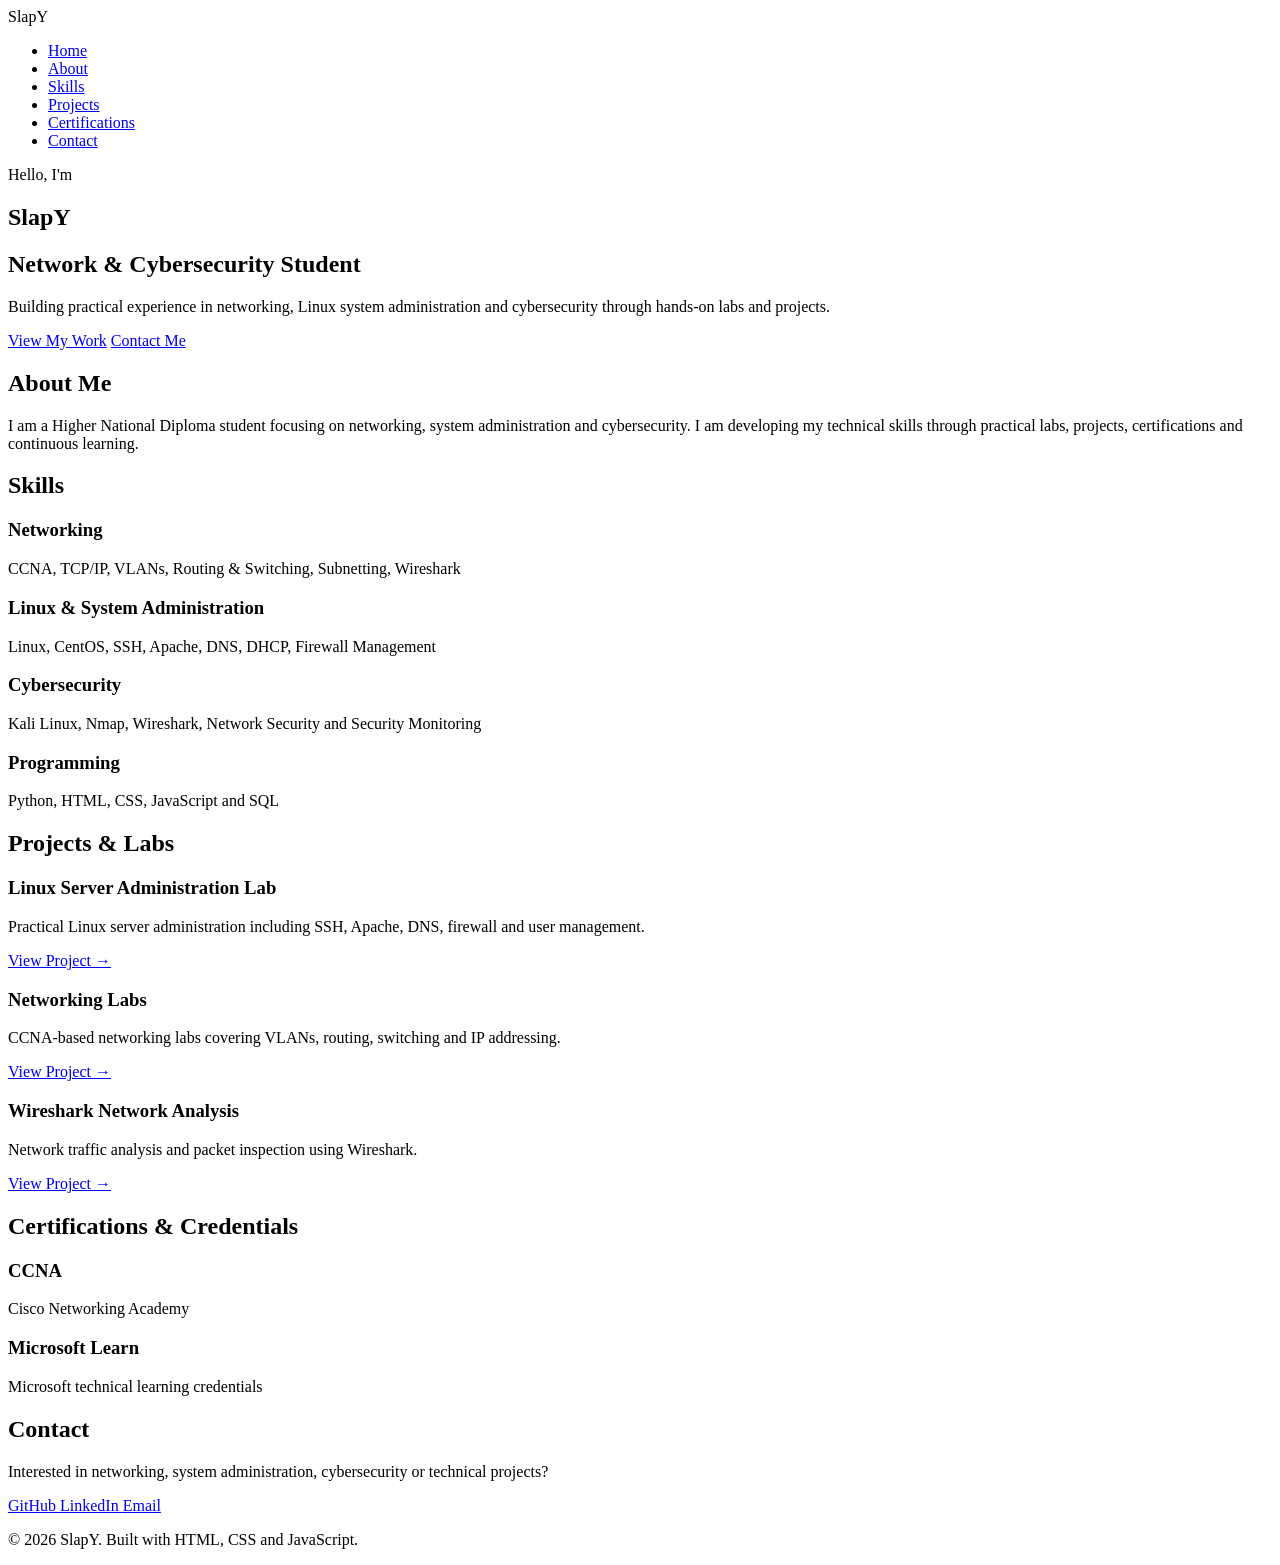
==== index.html @ c702f8c2 "Create initial portfolio website Initial creation of the portfolio website showcasing networking and" ====
<!DOCTYPE html>
<html lang="en">
<head>
    <meta charset="UTF-8">
    <meta name="viewport" content="width=device-width, initial-scale=1.0">

    <title>SlapY | Network & Cybersecurity Portfolio</title>

    <meta name="description"
          content="Personal portfolio showcasing networking, Linux, system administration and cybersecurity projects, labs and certifications.">

    <link rel="stylesheet" href="style.css">
</head>

<body>

    <!-- Navigation -->
    <header>
        <nav class="navbar">
            <div class="logo">SlapY</div>

            <ul class="nav-links">
                <li><a href="#home">Home</a></li>
                <li><a href="#about">About</a></li>
                <li><a href="#skills">Skills</a></li>
                <li><a href="#projects">Projects</a></li>
                <li><a href="#certifications">Certifications</a></li>
                <li><a href="#contact">Contact</a></li>
            </ul>
        </nav>
    </header>


    <!-- Home -->
    <section id="home" class="hero">

        <div class="hero-content">

            <p class="intro">Hello, I'm</p>

            <h1>SlapY</h1>

            <h2>Network & Cybersecurity Student</h2>

            <p>
                Building practical experience in networking,
                Linux system administration and cybersecurity
                through hands-on labs and projects.
            </p>

            <div class="hero-buttons">
                <a href="#projects" class="btn">View My Work</a>
                <a href="#contact" class="btn secondary">Contact Me</a>
            </div>

        </div>

    </section>


    <!-- About -->
    <section id="about">

        <h2>About Me</h2>

        <p>
            I am a Higher National Diploma student focusing on
            networking, system administration and cybersecurity.
            I am developing my technical skills through practical
            labs, projects, certifications and continuous learning.
        </p>

    </section>


    <!-- Skills -->
    <section id="skills">

        <h2>Skills</h2>

        <div class="skills-container">

            <div class="skill-card">
                <h3>Networking</h3>
                <p>
                    CCNA, TCP/IP, VLANs, Routing & Switching,
                    Subnetting, Wireshark
                </p>
            </div>

            <div class="skill-card">
                <h3>Linux & System Administration</h3>
                <p>
                    Linux, CentOS, SSH, Apache, DNS, DHCP,
                    Firewall Management
                </p>
            </div>

            <div class="skill-card">
                <h3>Cybersecurity</h3>
                <p>
                    Kali Linux, Nmap, Wireshark,
                    Network Security and Security Monitoring
                </p>
            </div>

            <div class="skill-card">
                <h3>Programming</h3>
                <p>
                    Python, HTML, CSS, JavaScript and SQL
                </p>
            </div>

        </div>

    </section>


    <!-- Projects -->
    <section id="projects">

        <h2>Projects & Labs</h2>

        <div class="projects-container">

            <div class="project-card">
                <h3>Linux Server Administration Lab</h3>
                <p>
                    Practical Linux server administration including
                    SSH, Apache, DNS, firewall and user management.
                </p>

                <a href="#">View Project →</a>
            </div>


            <div class="project-card">
                <h3>Networking Labs</h3>
                <p>
                    CCNA-based networking labs covering VLANs,
                    routing, switching and IP addressing.
                </p>

                <a href="#">View Project →</a>
            </div>


            <div class="project-card">
                <h3>Wireshark Network Analysis</h3>
                <p>
                    Network traffic analysis and packet inspection
                    using Wireshark.
                </p>

                <a href="#">View Project →</a>
            </div>

        </div>

    </section>


    <!-- Certifications -->
    <section id="certifications">

        <h2>Certifications & Credentials</h2>

        <div class="certifications-container">

            <div class="cert-card">
                <h3>CCNA</h3>
                <p>Cisco Networking Academy</p>
            </div>

            <div class="cert-card">
                <h3>Microsoft Learn</h3>
                <p>Microsoft technical learning credentials</p>
            </div>

        </div>

    </section>


    <!-- Contact -->
    <section id="contact">

        <h2>Contact</h2>

        <p>
            Interested in networking, system administration,
            cybersecurity or technical projects?
        </p>

        <div class="contact-links">

            <a href="https://github.com/slapy2-0" target="_blank">
                GitHub
            </a>

            <a href="#" target="_blank">
                LinkedIn
            </a>

            <a href="mailto:your-email@example.com">
                Email
            </a>

        </div>

    </section>


    <!-- Footer -->
    <footer>

        <p>
            © 2026 SlapY. Built with HTML, CSS and JavaScript.
        </p>

    </footer>

    <script src="script.js"></script>

</body>
</html>
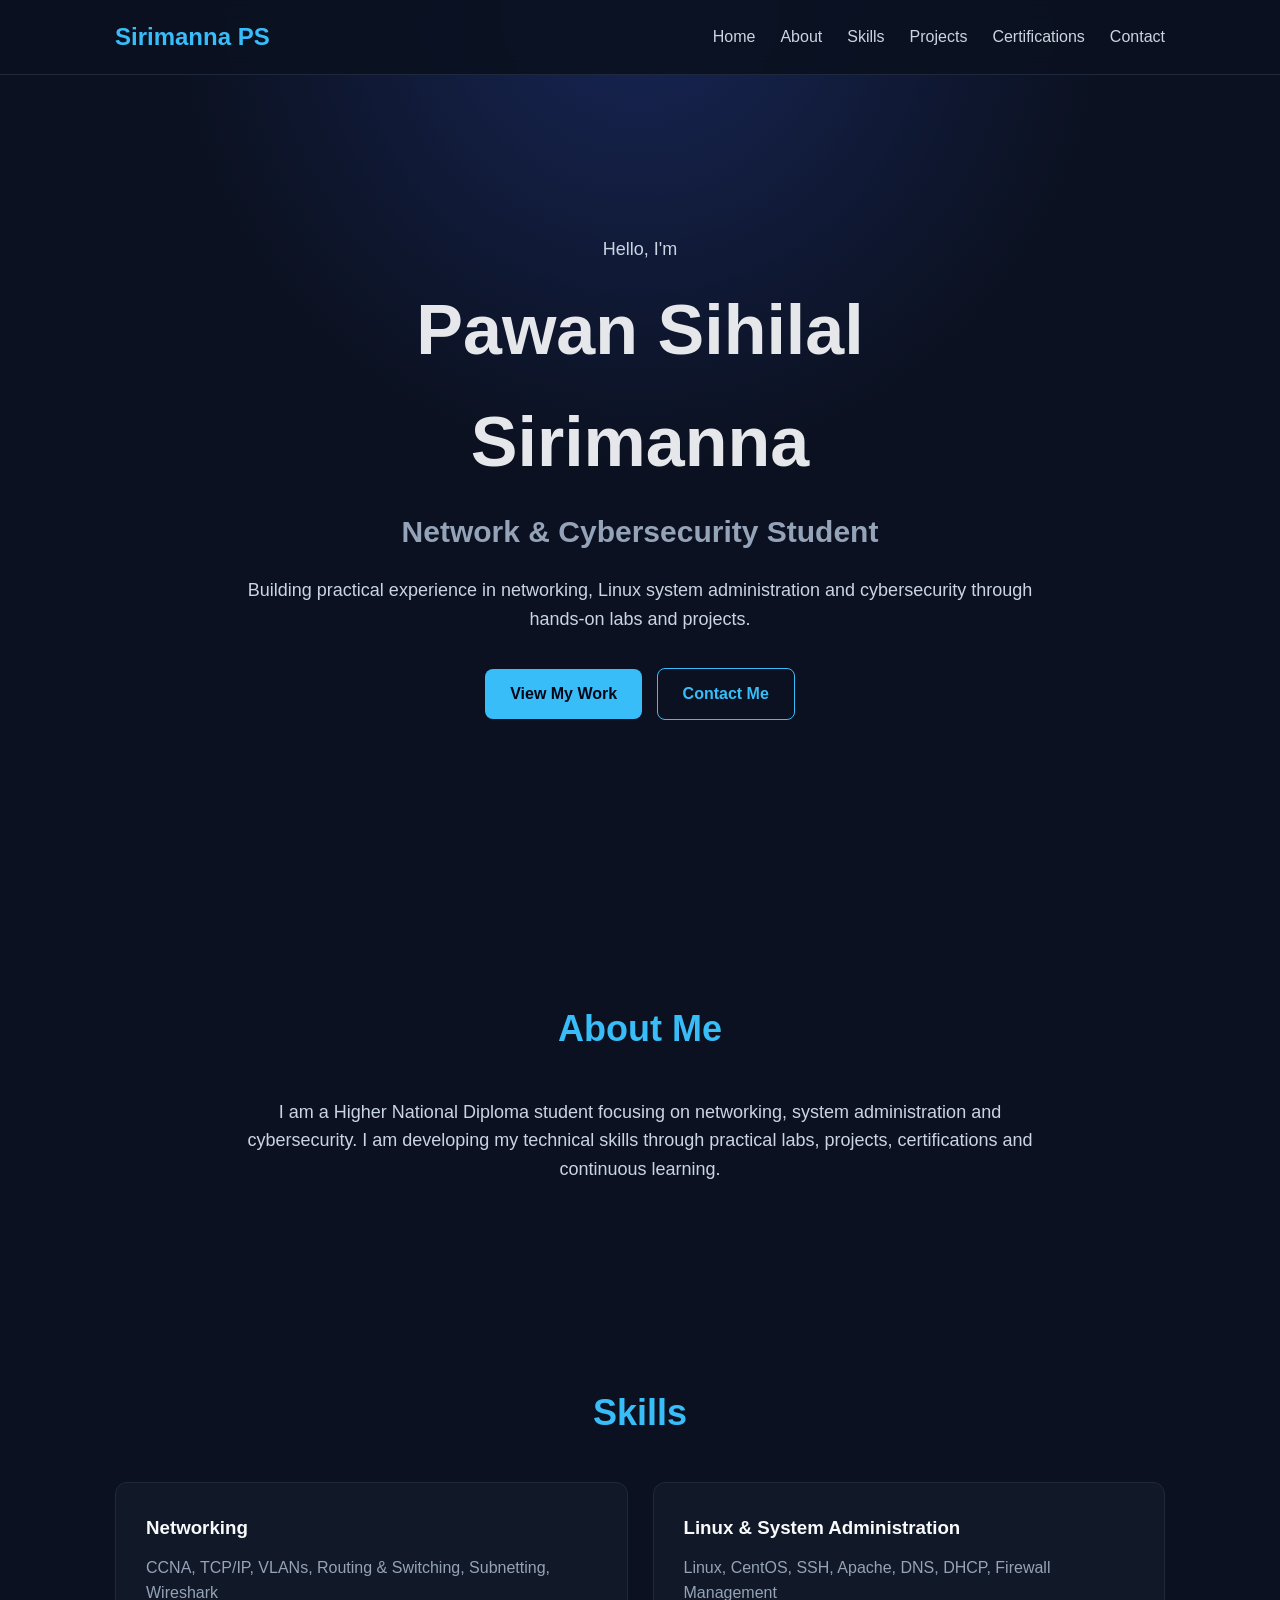
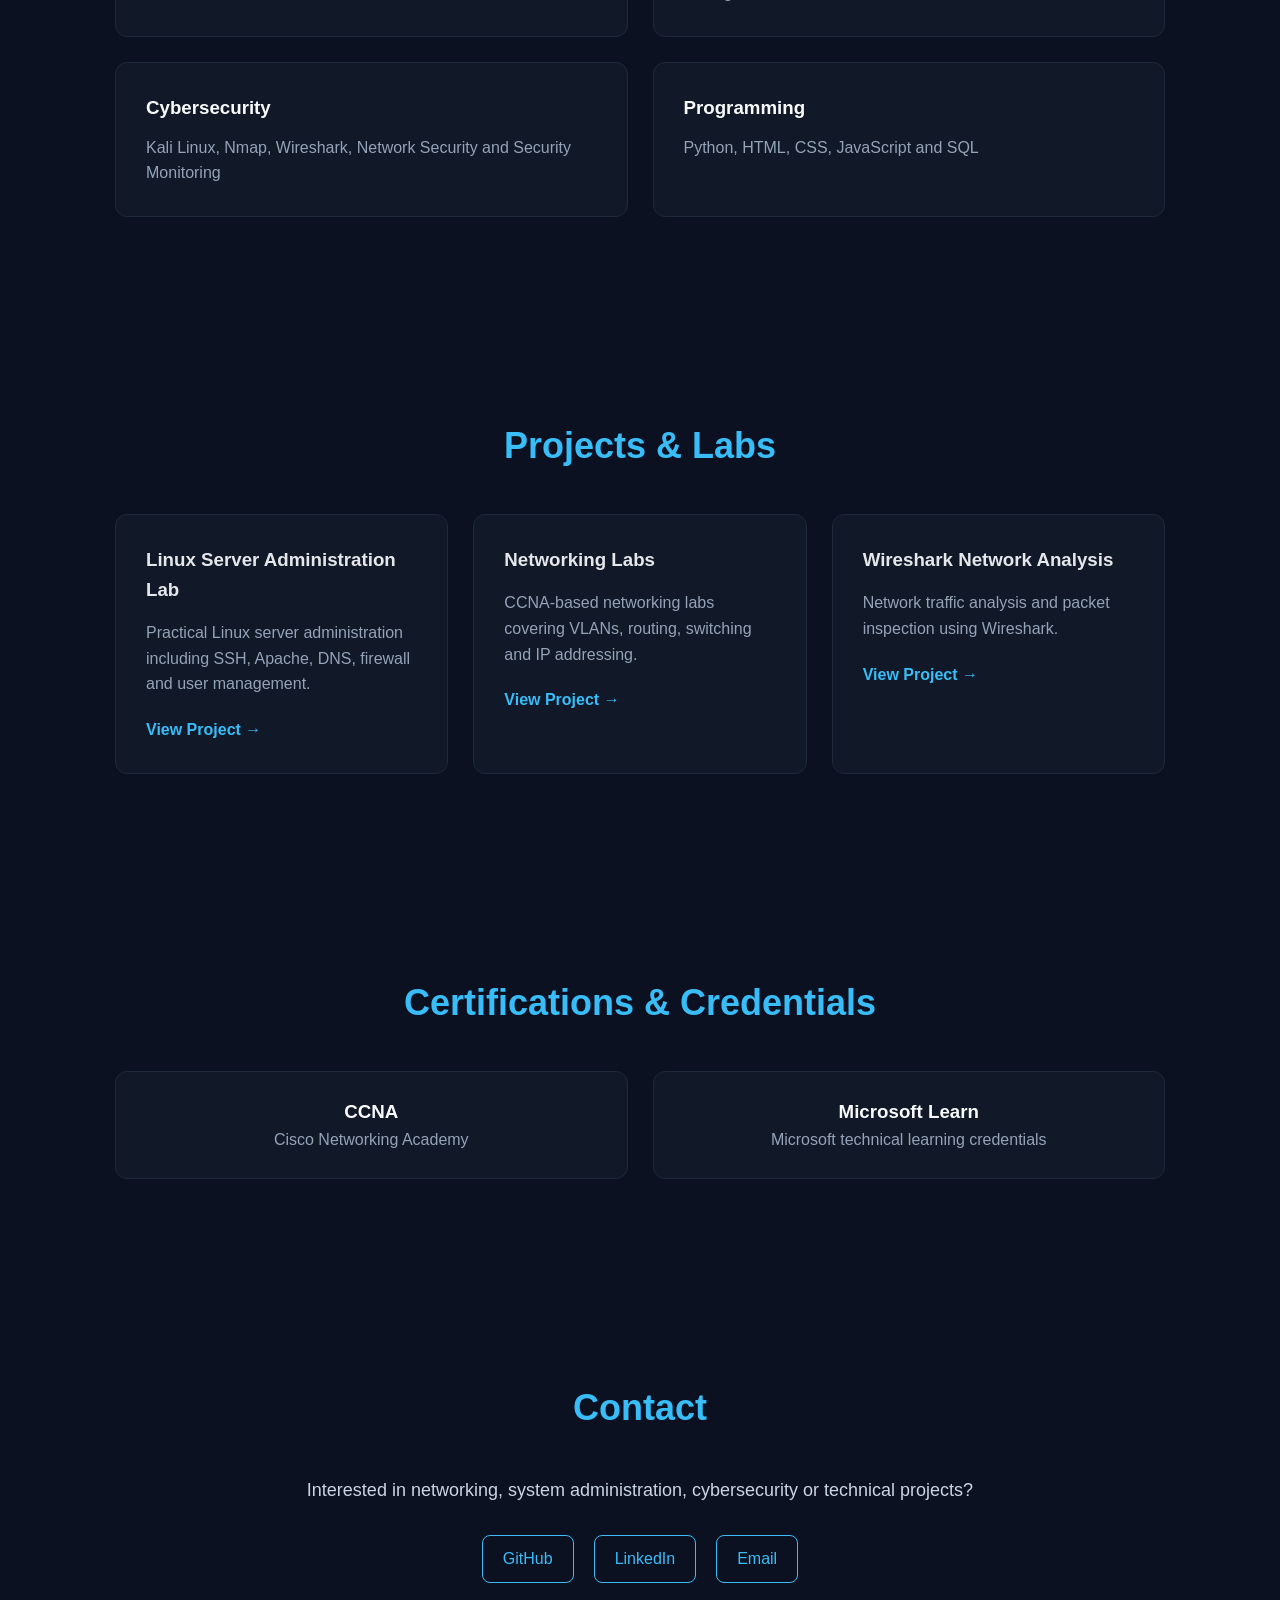
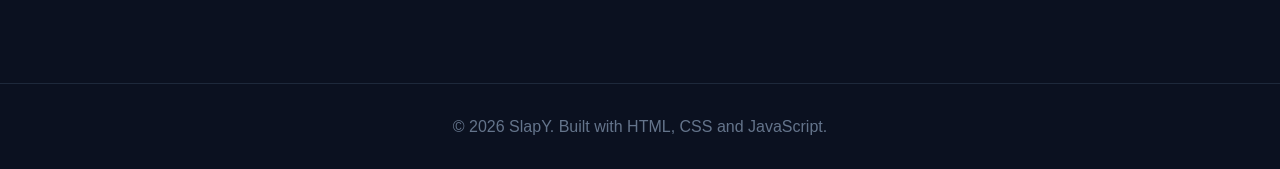
==== commit 557747b1: "Update logo and heading in index.html" ====
--- a/index.html
+++ b/index.html
@@ -17,7 +17,7 @@
     <!-- Navigation -->
     <header>
         <nav class="navbar">
-            <div class="logo">SlapY</div>
+            <div class="logo">Sirimanna PS</div>
 
             <ul class="nav-links">
                 <li><a href="#home">Home</a></li>
@@ -38,7 +38,7 @@
 
             <p class="intro">Hello, I'm</p>
 
-            <h1>SlapY</h1>
+            <h1>Pawan Sihilal Sirimanna</h1>
 
             <h2>Network & Cybersecurity Student</h2>
 
--- a/style.css
+++ b/style.css
@@ -0,0 +1,385 @@
+/* ================================
+   GLOBAL
+================================ */
+
+* {
+    margin: 0;
+    padding: 0;
+    box-sizing: border-box;
+    scroll-behavior: smooth;
+}
+
+body {
+    font-family: Arial, Helvetica, sans-serif;
+    background: #0b1120;
+    color: #e5e7eb;
+    line-height: 1.6;
+}
+
+
+/* ================================
+   NAVIGATION
+================================ */
+
+header {
+    position: fixed;
+    top: 0;
+    width: 100%;
+    z-index: 1000;
+    background: rgba(11, 17, 32, 0.9);
+    backdrop-filter: blur(10px);
+    border-bottom: 1px solid #1e293b;
+}
+
+.navbar {
+    max-width: 1100px;
+    margin: auto;
+    padding: 18px 25px;
+
+    display: flex;
+    justify-content: space-between;
+    align-items: center;
+}
+
+.logo {
+    font-size: 24px;
+    font-weight: bold;
+    color: #38bdf8;
+}
+
+.nav-links {
+    list-style: none;
+    display: flex;
+    gap: 25px;
+}
+
+.nav-links a {
+    color: #cbd5e1;
+    text-decoration: none;
+    transition: 0.3s;
+}
+
+.nav-links a:hover {
+    color: #38bdf8;
+}
+
+
+/* ================================
+   HERO
+================================ */
+
+.hero {
+    min-height: 100vh;
+
+    display: flex;
+    align-items: center;
+    justify-content: center;
+
+    text-align: center;
+
+    padding: 120px 20px 60px;
+
+    background:
+        radial-gradient(circle at top,
+        #172554 0%,
+        #0b1120 45%);
+}
+
+.hero-content {
+    max-width: 800px;
+}
+
+.intro {
+    color: #38bdf8;
+    font-size: 20px;
+    margin-bottom: 10px;
+}
+
+.hero h1 {
+    font-size: 70px;
+    margin-bottom: 10px;
+}
+
+.hero h2 {
+    font-size: 30px;
+    color: #94a3b8;
+    margin-bottom: 20px;
+}
+
+.hero p {
+    font-size: 18px;
+    color: #cbd5e1;
+}
+
+
+/* ================================
+   BUTTONS
+================================ */
+
+.hero-buttons {
+    margin-top: 30px;
+}
+
+.btn {
+    display: inline-block;
+
+    padding: 12px 25px;
+    margin: 5px;
+
+    border-radius: 8px;
+
+    background: #38bdf8;
+    color: #020617;
+
+    text-decoration: none;
+    font-weight: bold;
+
+    transition: 0.3s;
+}
+
+.btn:hover {
+    transform: translateY(-3px);
+}
+
+.btn.secondary {
+    background: transparent;
+    color: #38bdf8;
+    border: 1px solid #38bdf8;
+}
+
+
+/* ================================
+   SECTIONS
+================================ */
+
+section {
+    max-width: 1100px;
+    margin: auto;
+    padding: 100px 25px;
+}
+
+section h2 {
+    text-align: center;
+
+    font-size: 36px;
+
+    margin-bottom: 40px;
+
+    color: #38bdf8;
+}
+
+section > p {
+    max-width: 800px;
+    margin: auto;
+
+    text-align: center;
+
+    color: #cbd5e1;
+    font-size: 18px;
+}
+
+
+/* ================================
+   SKILLS
+================================ */
+
+.skills-container {
+    display: grid;
+
+    grid-template-columns:
+        repeat(2, 1fr);
+
+    gap: 25px;
+}
+
+.skill-card {
+    padding: 30px;
+
+    background: #111827;
+
+    border: 1px solid #1e293b;
+
+    border-radius: 12px;
+
+    transition: 0.3s;
+}
+
+.skill-card:hover {
+    transform: translateY(-5px);
+
+    border-color: #38bdf8;
+}
+
+.skill-card h3 {
+    color: #f8fafc;
+
+    margin-bottom: 12px;
+}
+
+.skill-card p {
+    color: #94a3b8;
+}
+
+
+/* ================================
+   PROJECTS
+================================ */
+
+.projects-container {
+    display: grid;
+
+    grid-template-columns:
+        repeat(3, 1fr);
+
+    gap: 25px;
+}
+
+.project-card {
+    padding: 30px;
+
+    background: #111827;
+
+    border: 1px solid #1e293b;
+
+    border-radius: 12px;
+
+    transition: 0.3s;
+}
+
+.project-card:hover {
+    transform: translateY(-5px);
+
+    border-color: #38bdf8;
+}
+
+.project-card h3 {
+    margin-bottom: 15px;
+}
+
+.project-card p {
+    color: #94a3b8;
+
+    margin-bottom: 20px;
+}
+
+.project-card a {
+    color: #38bdf8;
+
+    text-decoration: none;
+
+    font-weight: bold;
+}
+
+
+/* ================================
+   CERTIFICATIONS
+================================ */
+
+.certifications-container {
+    display: grid;
+
+    grid-template-columns:
+        repeat(2, 1fr);
+
+    gap: 25px;
+}
+
+.cert-card {
+    padding: 25px;
+
+    background: #111827;
+
+    border: 1px solid #1e293b;
+
+    border-radius: 12px;
+
+    text-align: center;
+}
+
+.cert-card h3 {
+    color: #f8fafc;
+}
+
+.cert-card p {
+    color: #94a3b8;
+}
+
+
+/* ================================
+   CONTACT
+================================ */
+
+.contact-links {
+    margin-top: 30px;
+
+    display: flex;
+
+    justify-content: center;
+
+    gap: 20px;
+}
+
+.contact-links a {
+    color: #38bdf8;
+
+    text-decoration: none;
+
+    border: 1px solid #38bdf8;
+
+    padding: 10px 20px;
+
+    border-radius: 8px;
+
+    transition: 0.3s;
+}
+
+.contact-links a:hover {
+    background: #38bdf8;
+
+    color: #020617;
+}
+
+
+/* ================================
+   FOOTER
+================================ */
+
+footer {
+    text-align: center;
+
+    padding: 30px;
+
+    border-top: 1px solid #1e293b;
+
+    color: #64748b;
+}
+
+
+/* ================================
+   MOBILE
+================================ */
+
+@media (max-width: 768px) {
+
+    .nav-links {
+        display: none;
+    }
+
+    .hero h1 {
+        font-size: 50px;
+    }
+
+    .hero h2 {
+        font-size: 22px;
+    }
+
+    .skills-container,
+    .projects-container,
+    .certifications-container {
+        grid-template-columns: 1fr;
+    }
+
+    section {
+        padding: 80px 20px;
+    }
+}
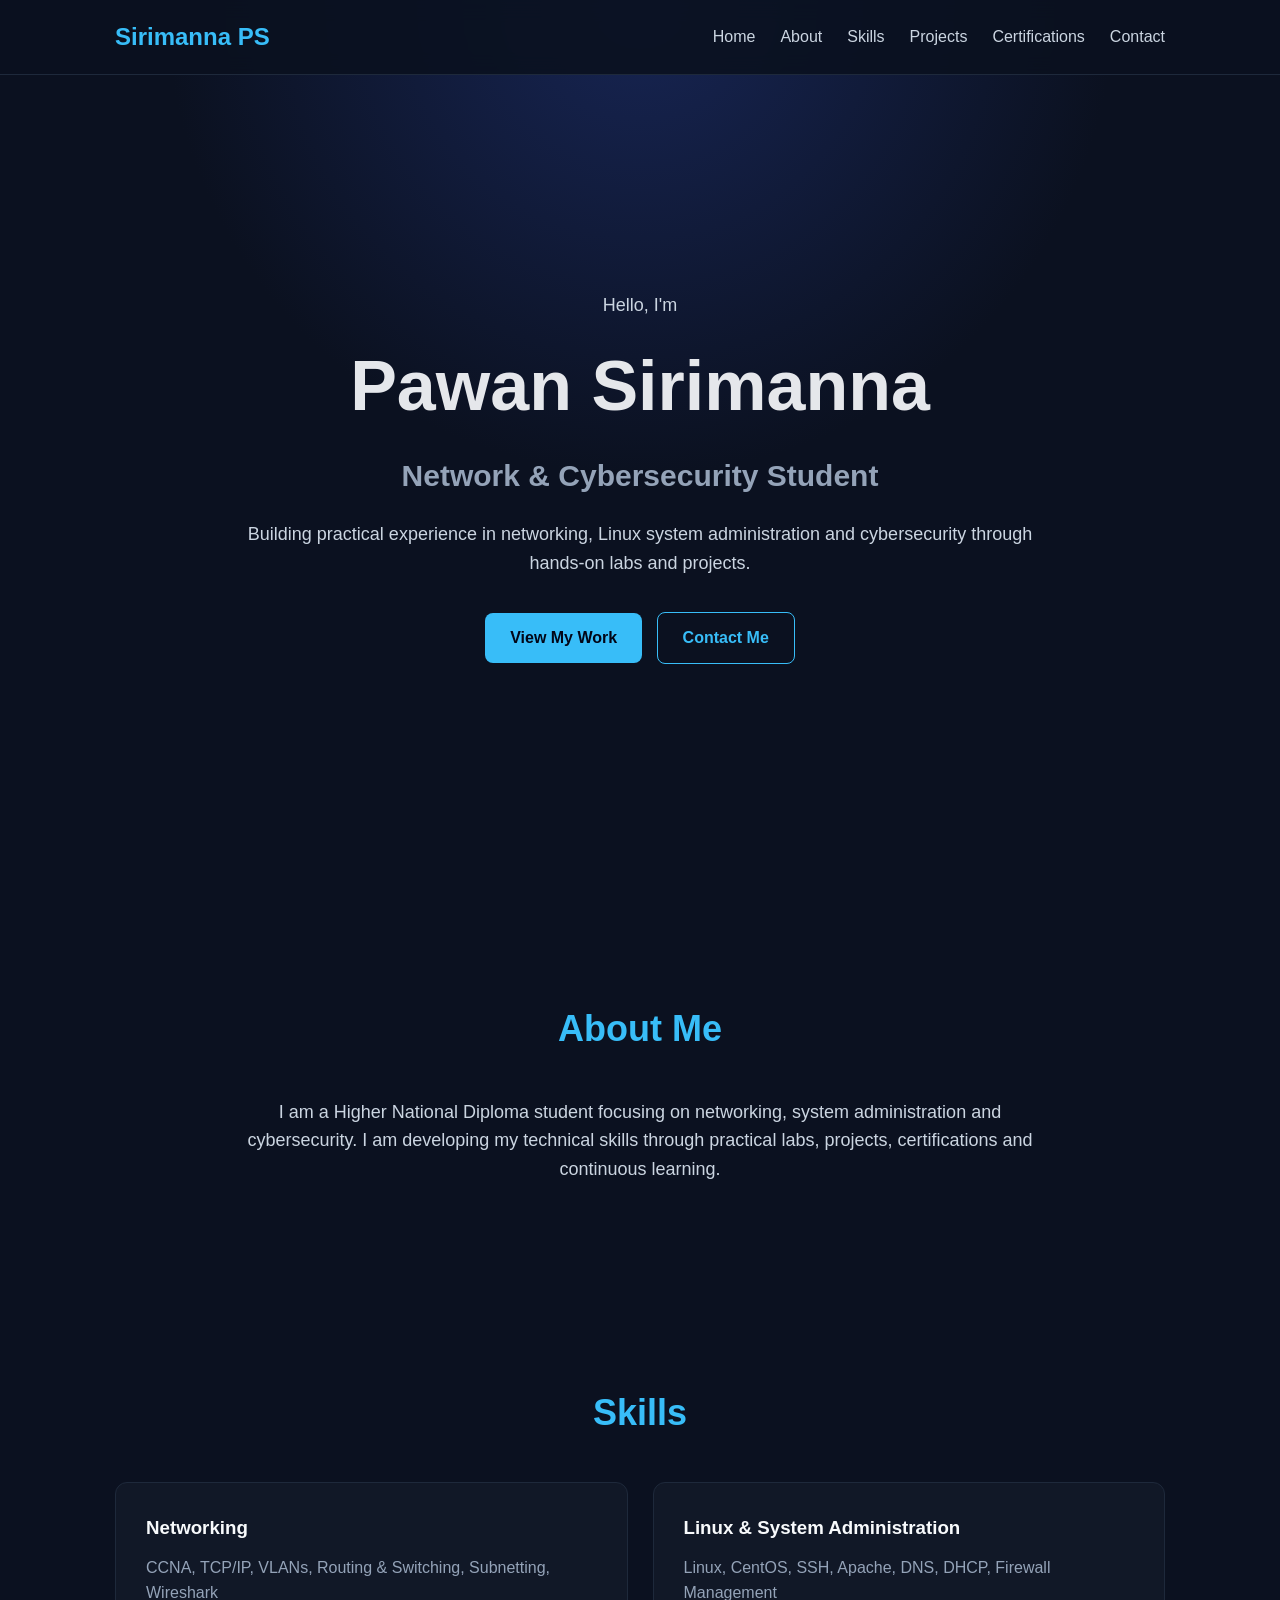
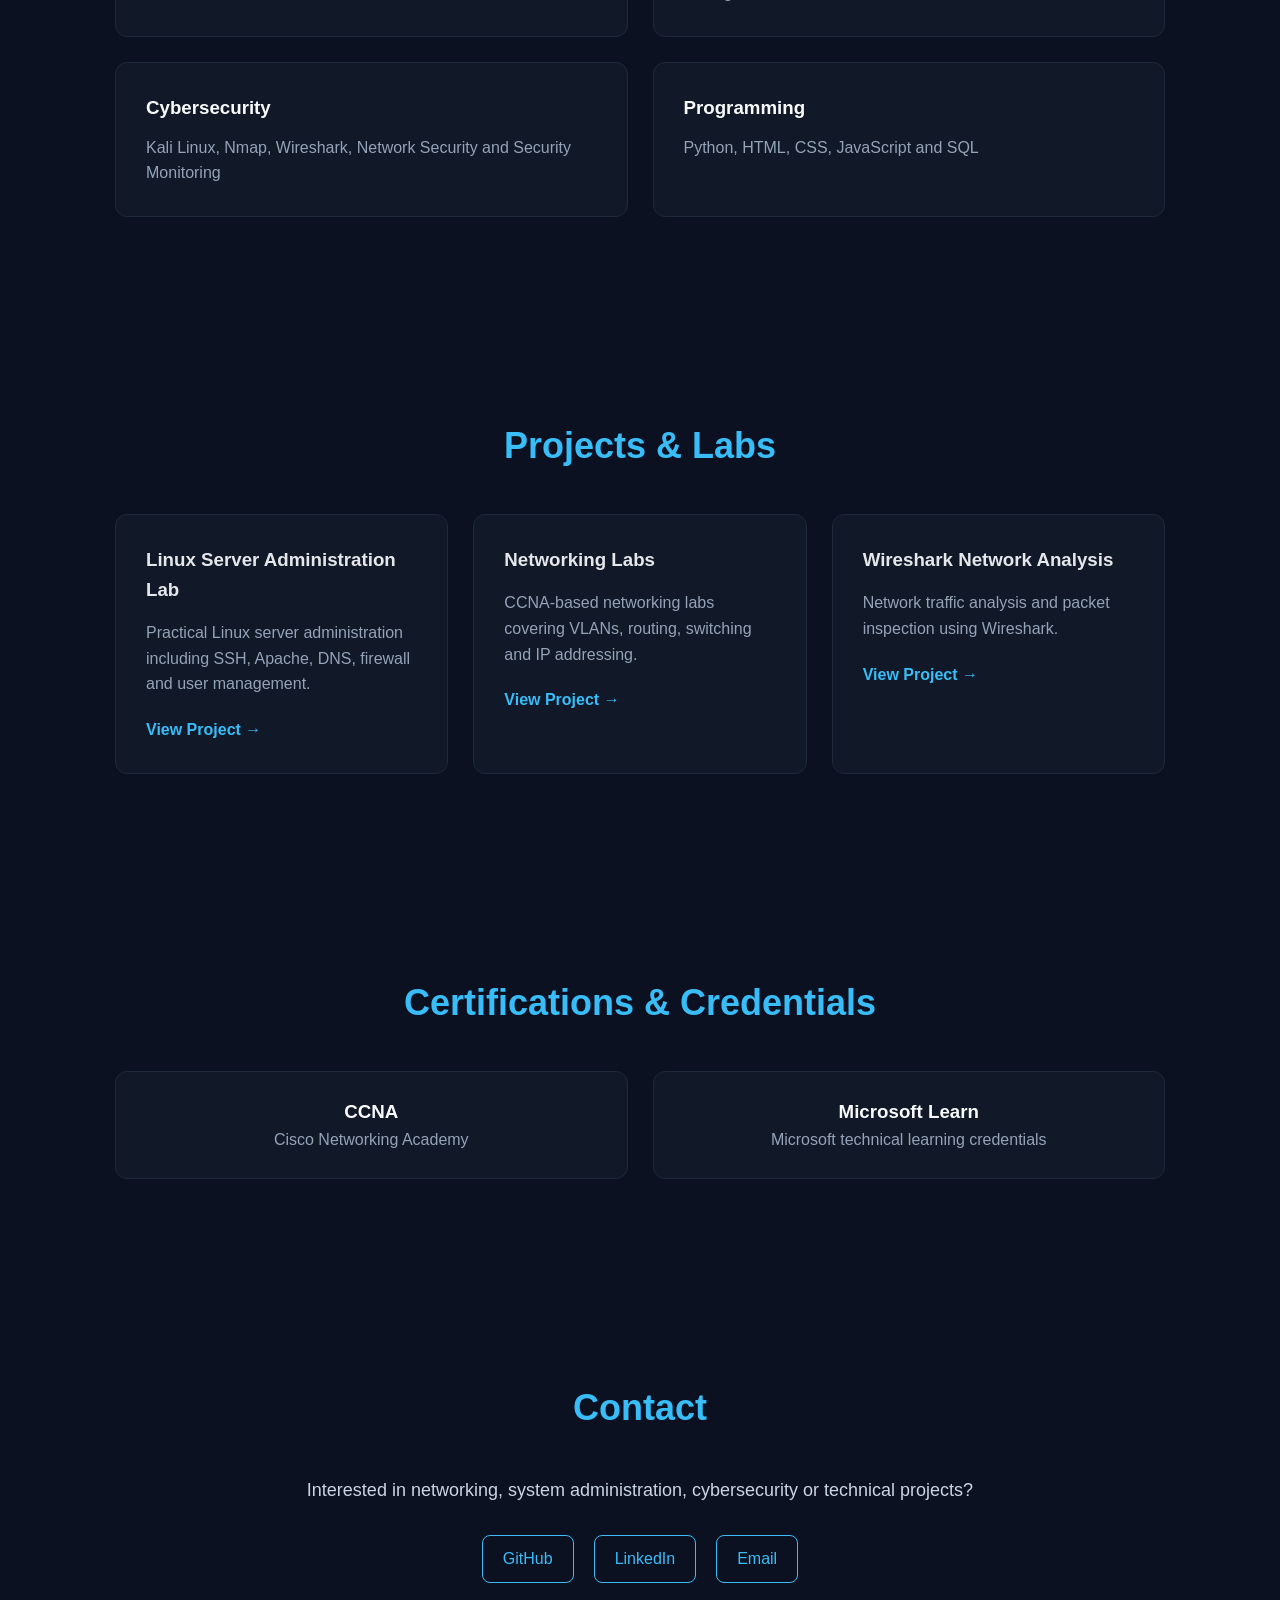
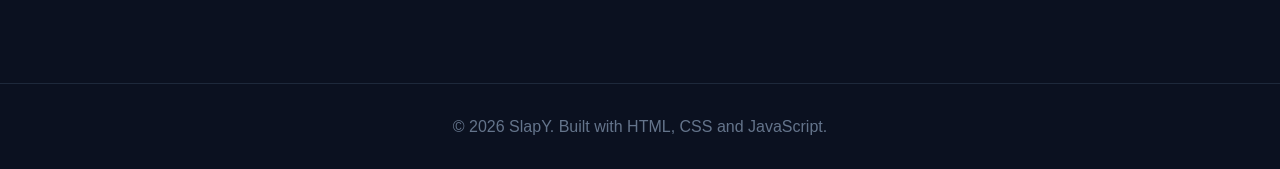
==== commit d84fbf1d: "Create initial portfolio website" ====
--- a/index.html
+++ b/index.html
@@ -38,7 +38,7 @@
 
             <p class="intro">Hello, I'm</p>
 
-            <h1>Pawan Sihilal Sirimanna</h1>
+            <h1>Pawan Sirimanna</h1>
 
             <h2>Network & Cybersecurity Student</h2>
 
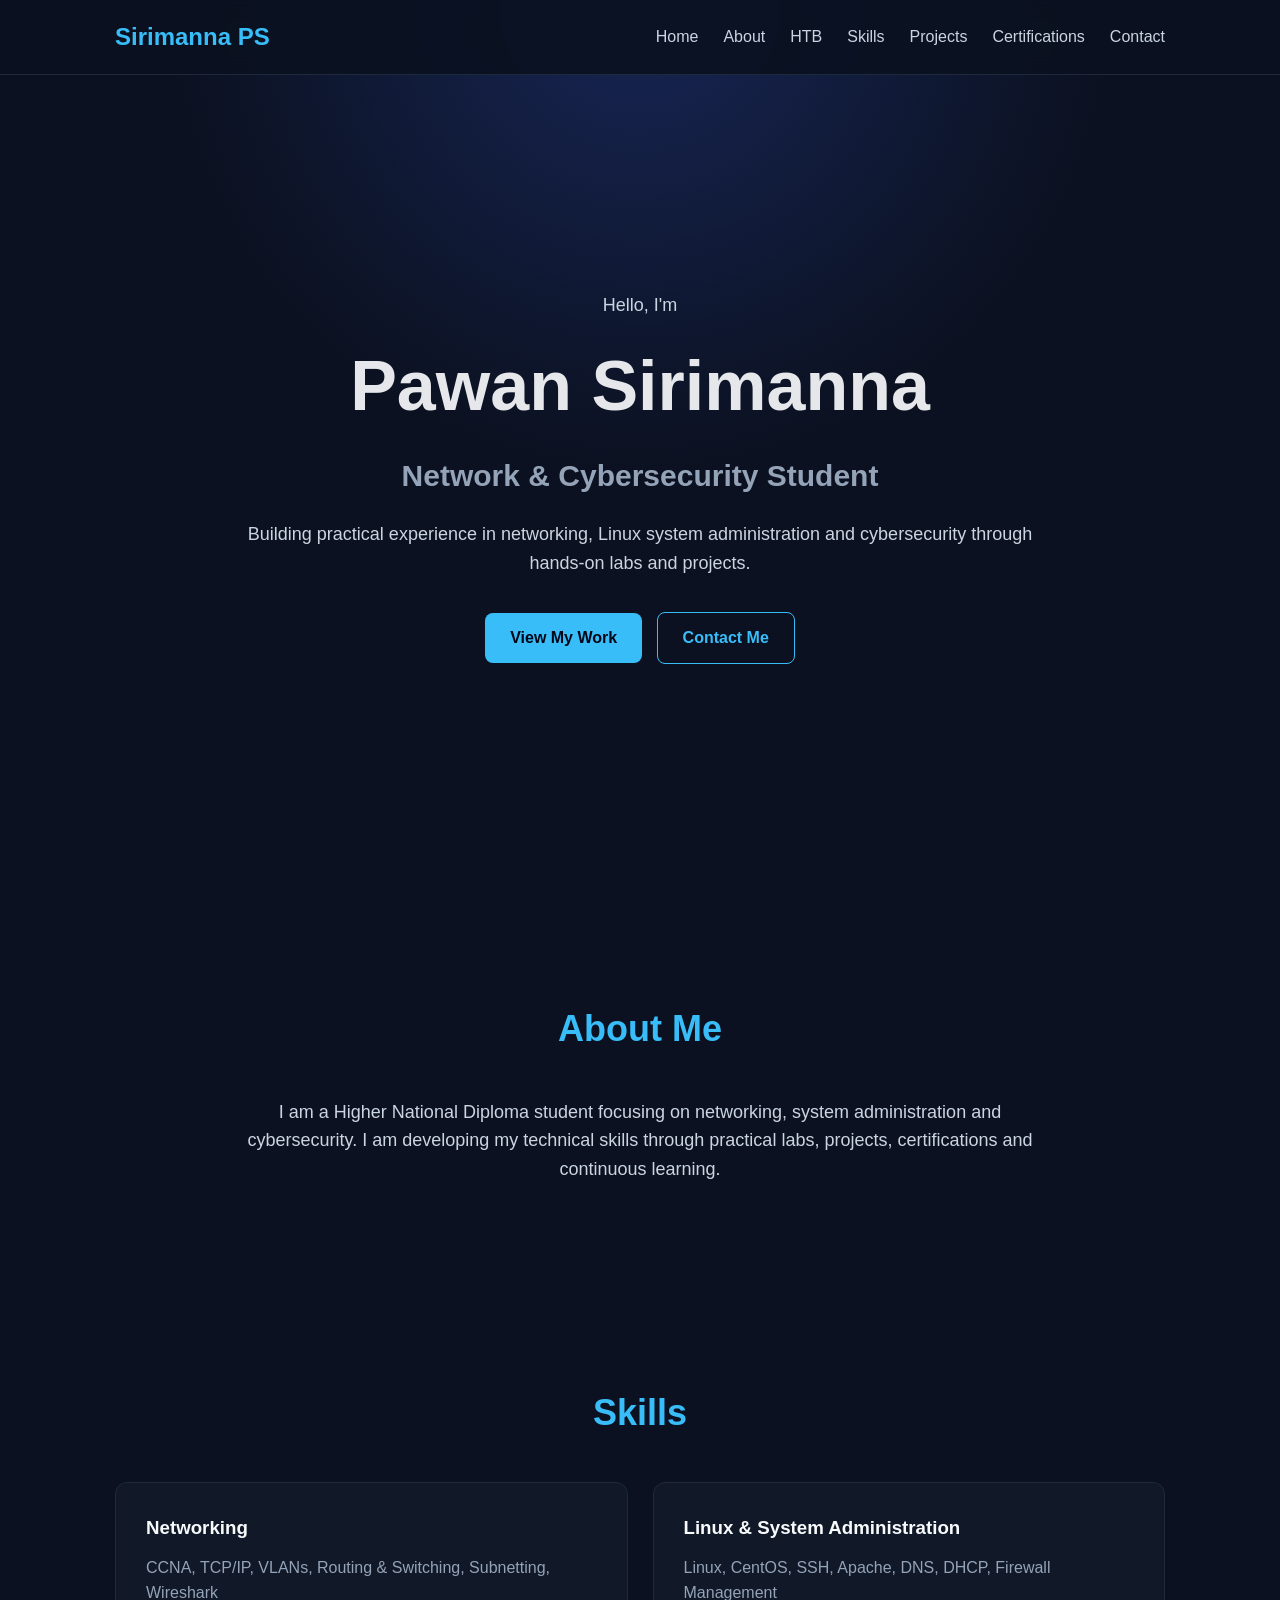
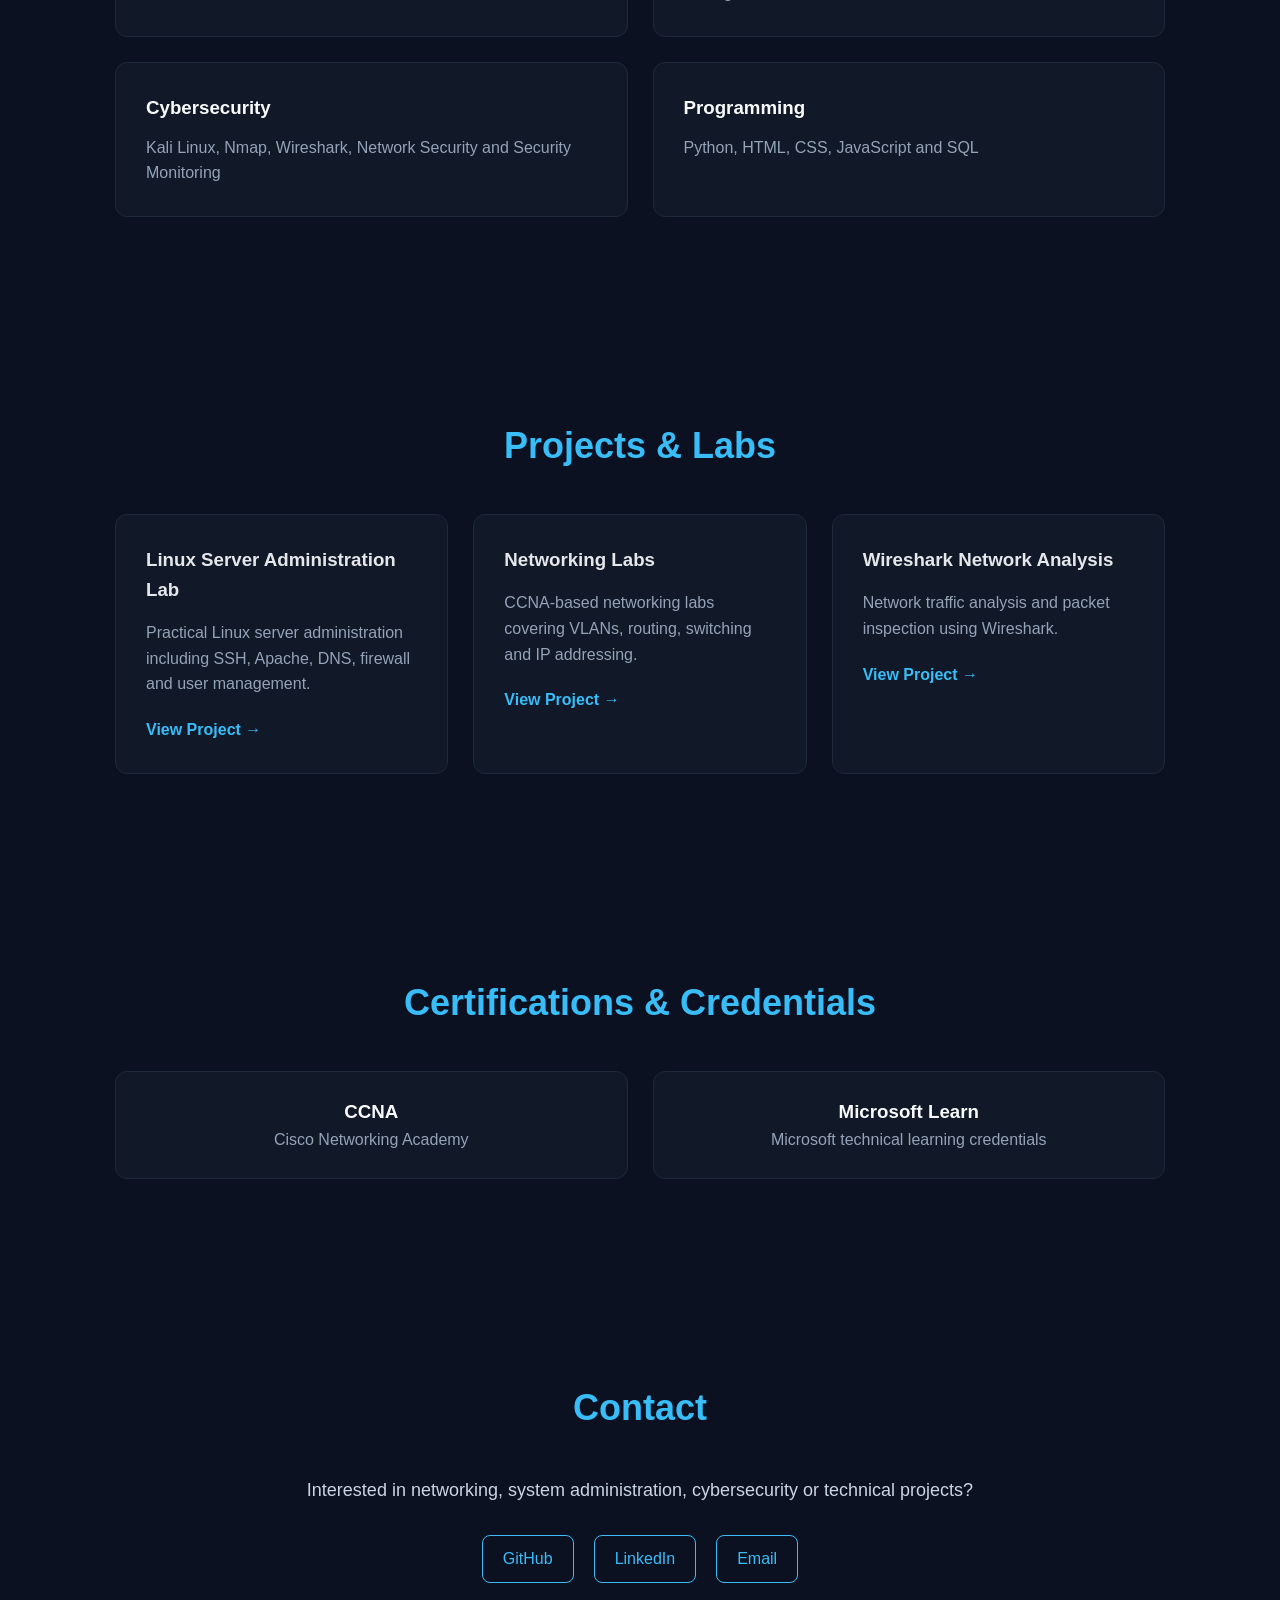
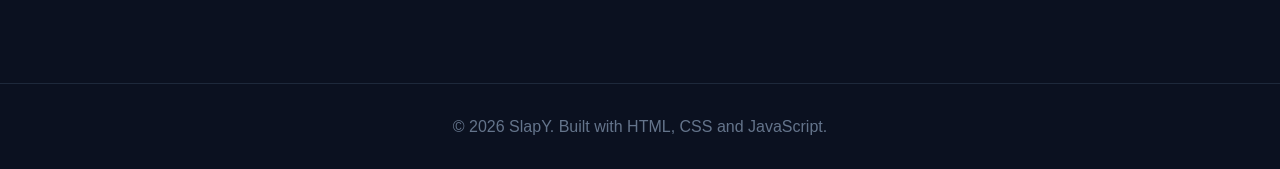
==== commit a113fa03: "Update index.html" ====
--- a/index.html
+++ b/index.html
@@ -22,6 +22,7 @@
             <ul class="nav-links">
                 <li><a href="#home">Home</a></li>
                 <li><a href="#about">About</a></li>
+                <li><a href="htb.html">HTB</a></li>
                 <li><a href="#skills">Skills</a></li>
                 <li><a href="#projects">Projects</a></li>
                 <li><a href="#certifications">Certifications</a></li>
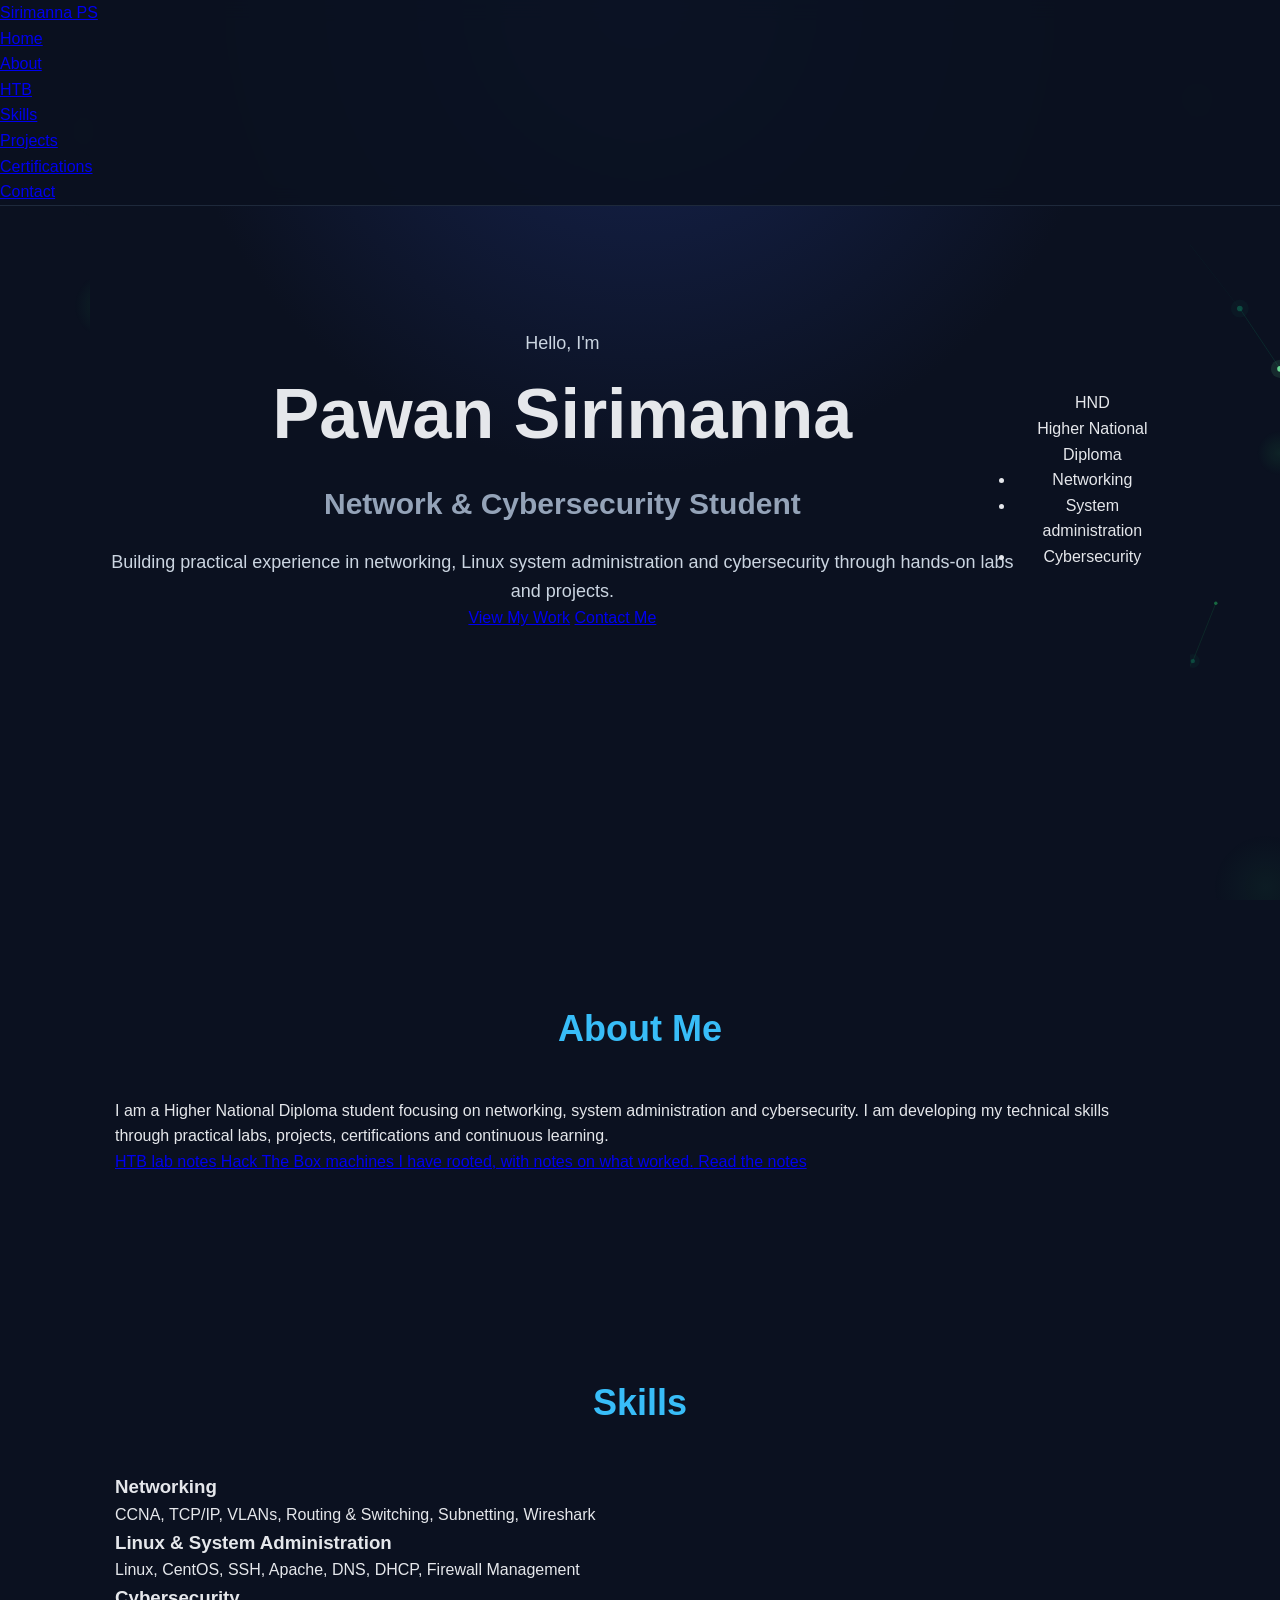
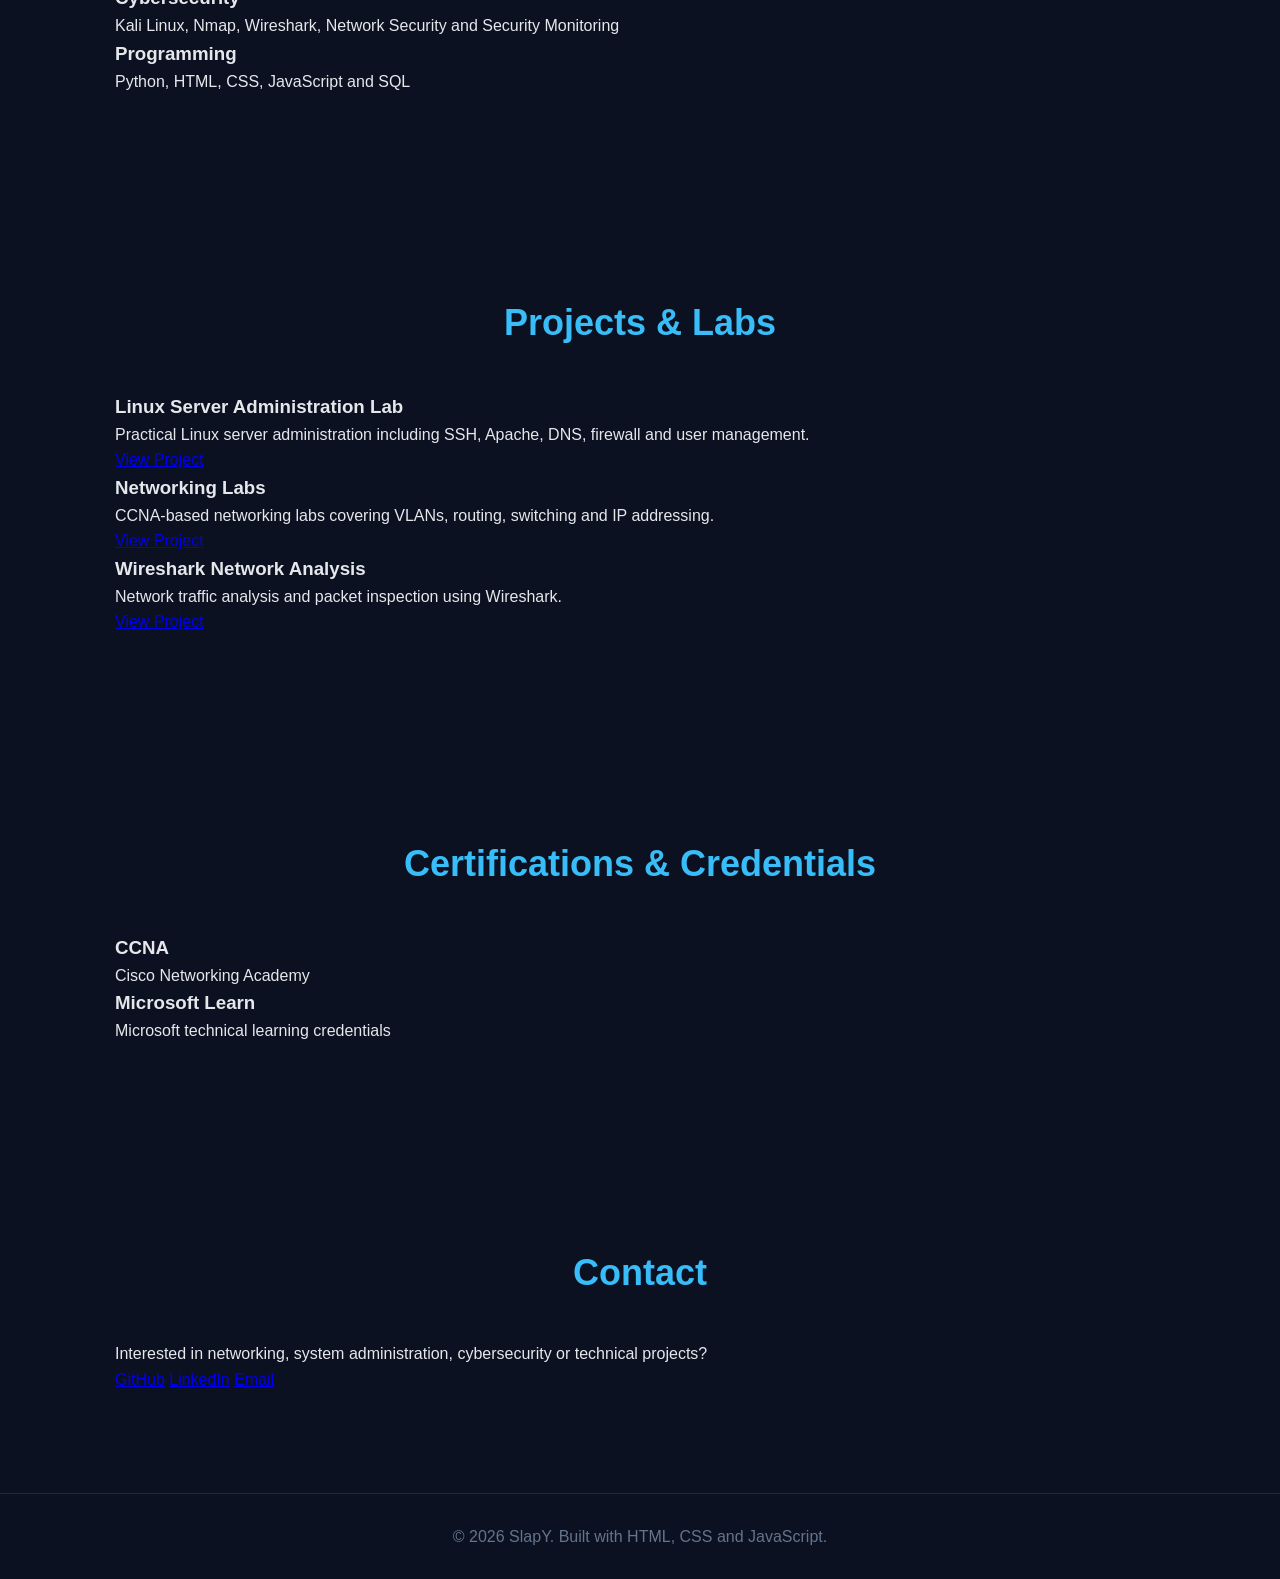
==== commit 6ced86d6: "Revise index.html for better structure and clarity Refactor HTML structure and improve semantics." ====
--- a/index.html
+++ b/index.html
@@ -3,23 +3,19 @@
 <head>
     <meta charset="UTF-8">
     <meta name="viewport" content="width=device-width, initial-scale=1.0">
-
     <title>SlapY | Network & Cybersecurity Portfolio</title>
-
-    <meta name="description"
-          content="Personal portfolio showcasing networking, Linux, system administration and cybersecurity projects, labs and certifications.">
-
+    <meta name="description" content="Personal portfolio showcasing networking, Linux, system administration and cybersecurity projects, labs and certifications.">
+    <link rel="preconnect" href="https://fonts.googleapis.com">
+    <link rel="preconnect" href="https://fonts.gstatic.com" crossorigin>
+    <link rel="stylesheet" href="https://fonts.googleapis.com/css2?family=Bricolage+Grotesque:opsz,wght@12..96,400;12..96,600;12..96,800&family=IBM+Plex+Mono&display=swap">
     <link rel="stylesheet" href="style.css">
 </head>
-
 <body>
 
-    <!-- Navigation -->
-    <header>
-        <nav class="navbar">
-            <div class="logo">Sirimanna PS</div>
-
-            <ul class="nav-links">
+    <header class="bar">
+        <nav class="bar-in">
+            <a class="brand" href="#home">Sirimanna PS</a>
+            <ul>
                 <li><a href="#home">Home</a></li>
                 <li><a href="#about">About</a></li>
                 <li><a href="htb.html">HTB</a></li>
@@ -31,197 +27,121 @@
         </nav>
     </header>
 
+    <main>
+        <!-- Home -->
+        <section class="hero" id="home">
+            <div class="hero-text">
+                <p class="hi">Hello, I'm</p>
+                <h1>Pawan Sirimanna</h1>
+                <h2>Network &amp; Cybersecurity Student</h2>
+                <p class="lead">Building practical experience in networking, Linux system administration and cybersecurity through hands-on labs and projects.</p>
+                <div class="btns">
+                    <a class="go" href="#projects">View My Work</a>
+                    <a class="go ghost" href="#contact">Contact Me</a>
+                </div>
+            </div>
+            <aside class="hero-side" aria-label="Study focus">
+                <div class="big">HND</div>
+                <div class="cap">Higher National Diploma</div>
+                <ul class="split">
+                    <li><span>Networking</span></li>
+                    <li><span>System administration</span></li>
+                    <li><span>Cybersecurity</span></li>
+                </ul>
+            </aside>
+        </section>
 
-    <!-- Home -->
-    <section id="home" class="hero">
+        <!-- About -->
+        <section class="block about" id="about">
+            <h2>About Me</h2>
+            <div class="about-grid">
+                <p>I am a Higher National Diploma student focusing on networking, system administration and cybersecurity. I am developing my technical skills through practical labs, projects, certifications and continuous learning.</p>
+                <a class="htb-card" href="htb.html">
+                    <span class="htb-t">HTB lab notes</span>
+                    <span class="htb-s">Hack The Box machines I have rooted, with notes on what worked.</span>
+                    <span class="htb-go">Read the notes</span>
+                </a>
+            </div>
+        </section>
 
-        <div class="hero-content">
+        <!-- Skills -->
+        <section class="block" id="skills">
+            <h2>Skills</h2>
+            <div class="skills">
+                <article class="skill">
+                    <h3>Networking</h3>
+                    <p>CCNA, TCP/IP, VLANs, Routing &amp; Switching, Subnetting, Wireshark</p>
+                </article>
+                <article class="skill">
+                    <h3>Linux &amp; System Administration</h3>
+                    <p>Linux, CentOS, SSH, Apache, DNS, DHCP, Firewall Management</p>
+                </article>
+                <article class="skill">
+                    <h3>Cybersecurity</h3>
+                    <p>Kali Linux, Nmap, Wireshark, Network Security and Security Monitoring</p>
+                </article>
+                <article class="skill">
+                    <h3>Programming</h3>
+                    <p>Python, HTML, CSS, JavaScript and SQL</p>
+                </article>
+            </div>
+        </section>
 
-            <p class="intro">Hello, I'm</p>
+        <!-- Projects -->
+        <section class="block" id="projects">
+            <h2>Projects &amp; Labs</h2>
+            <div class="projects">
+                <article class="proj">
+                    <h3>Linux Server Administration Lab</h3>
+                    <p>Practical Linux server administration including SSH, Apache, DNS, firewall and user management.</p>
+                    <a href="#">View Project</a>
+                </article>
+                <article class="proj">
+                    <h3>Networking Labs</h3>
+                    <p>CCNA-based networking labs covering VLANs, routing, switching and IP addressing.</p>
+                    <a href="#">View Project</a>
+                </article>
+                <article class="proj">
+                    <h3>Wireshark Network Analysis</h3>
+                    <p>Network traffic analysis and packet inspection using Wireshark.</p>
+                    <a href="#">View Project</a>
+                </article>
+            </div>
+        </section>
 
-            <h1>Pawan Sirimanna</h1>
+        <!-- Certifications -->
+        <section class="block" id="certifications">
+            <h2>Certifications &amp; Credentials</h2>
+            <div class="certs">
+                <article class="cert">
+                    <h3>CCNA</h3>
+                    <p>Cisco Networking Academy</p>
+                </article>
+                <article class="cert">
+                    <h3>Microsoft Learn</h3>
+                    <p>Microsoft technical learning credentials</p>
+                </article>
+            </div>
+        </section>
 
-            <h2>Network & Cybersecurity Student</h2>
+        <!-- Contact -->
+        <section class="contact" id="contact">
+            <div class="contact-in">
+                <h2>Contact</h2>
+                <p>Interested in networking, system administration, cybersecurity or technical projects?</p>
+                <div class="links">
+                    <a href="https://github.com/slapy2-0" target="_blank" rel="noopener">GitHub</a>
+                    <a href="#" target="_blank" rel="noopener">LinkedIn</a>
+                    <a href="mailto:your-email@example.com">Email</a>
+                </div>
+            </div>
+        </section>
+    </main>
 
-            <p>
-                Building practical experience in networking,
-                Linux system administration and cybersecurity
-                through hands-on labs and projects.
-            </p>
-
-            <div class="hero-buttons">
-                <a href="#projects" class="btn">View My Work</a>
-                <a href="#contact" class="btn secondary">Contact Me</a>
-            </div>
-
-        </div>
-
-    </section>
-
-
-    <!-- About -->
-    <section id="about">
-
-        <h2>About Me</h2>
-
-        <p>
-            I am a Higher National Diploma student focusing on
-            networking, system administration and cybersecurity.
-            I am developing my technical skills through practical
-            labs, projects, certifications and continuous learning.
-        </p>
-
-    </section>
-
-
-    <!-- Skills -->
-    <section id="skills">
-
-        <h2>Skills</h2>
-
-        <div class="skills-container">
-
-            <div class="skill-card">
-                <h3>Networking</h3>
-                <p>
-                    CCNA, TCP/IP, VLANs, Routing & Switching,
-                    Subnetting, Wireshark
-                </p>
-            </div>
-
-            <div class="skill-card">
-                <h3>Linux & System Administration</h3>
-                <p>
-                    Linux, CentOS, SSH, Apache, DNS, DHCP,
-                    Firewall Management
-                </p>
-            </div>
-
-            <div class="skill-card">
-                <h3>Cybersecurity</h3>
-                <p>
-                    Kali Linux, Nmap, Wireshark,
-                    Network Security and Security Monitoring
-                </p>
-            </div>
-
-            <div class="skill-card">
-                <h3>Programming</h3>
-                <p>
-                    Python, HTML, CSS, JavaScript and SQL
-                </p>
-            </div>
-
-        </div>
-
-    </section>
-
-
-    <!-- Projects -->
-    <section id="projects">
-
-        <h2>Projects & Labs</h2>
-
-        <div class="projects-container">
-
-            <div class="project-card">
-                <h3>Linux Server Administration Lab</h3>
-                <p>
-                    Practical Linux server administration including
-                    SSH, Apache, DNS, firewall and user management.
-                </p>
-
-                <a href="#">View Project →</a>
-            </div>
-
-
-            <div class="project-card">
-                <h3>Networking Labs</h3>
-                <p>
-                    CCNA-based networking labs covering VLANs,
-                    routing, switching and IP addressing.
-                </p>
-
-                <a href="#">View Project →</a>
-            </div>
-
-
-            <div class="project-card">
-                <h3>Wireshark Network Analysis</h3>
-                <p>
-                    Network traffic analysis and packet inspection
-                    using Wireshark.
-                </p>
-
-                <a href="#">View Project →</a>
-            </div>
-
-        </div>
-
-    </section>
-
-
-    <!-- Certifications -->
-    <section id="certifications">
-
-        <h2>Certifications & Credentials</h2>
-
-        <div class="certifications-container">
-
-            <div class="cert-card">
-                <h3>CCNA</h3>
-                <p>Cisco Networking Academy</p>
-            </div>
-
-            <div class="cert-card">
-                <h3>Microsoft Learn</h3>
-                <p>Microsoft technical learning credentials</p>
-            </div>
-
-        </div>
-
-    </section>
-
-
-    <!-- Contact -->
-    <section id="contact">
-
-        <h2>Contact</h2>
-
-        <p>
-            Interested in networking, system administration,
-            cybersecurity or technical projects?
-        </p>
-
-        <div class="contact-links">
-
-            <a href="https://github.com/slapy2-0" target="_blank">
-                GitHub
-            </a>
-
-            <a href="#" target="_blank">
-                LinkedIn
-            </a>
-
-            <a href="mailto:your-email@example.com">
-                Email
-            </a>
-
-        </div>
-
-    </section>
-
-
-    <!-- Footer -->
     <footer>
-
-        <p>
-            © 2026 SlapY. Built with HTML, CSS and JavaScript.
-        </p>
-
+        <p>© 2026 SlapY. Built with HTML, CSS and JavaScript.</p>
     </footer>
 
-    <script src="script.js"></script>
-
+    <script src="bg.js"></script>
 </body>
 </html>
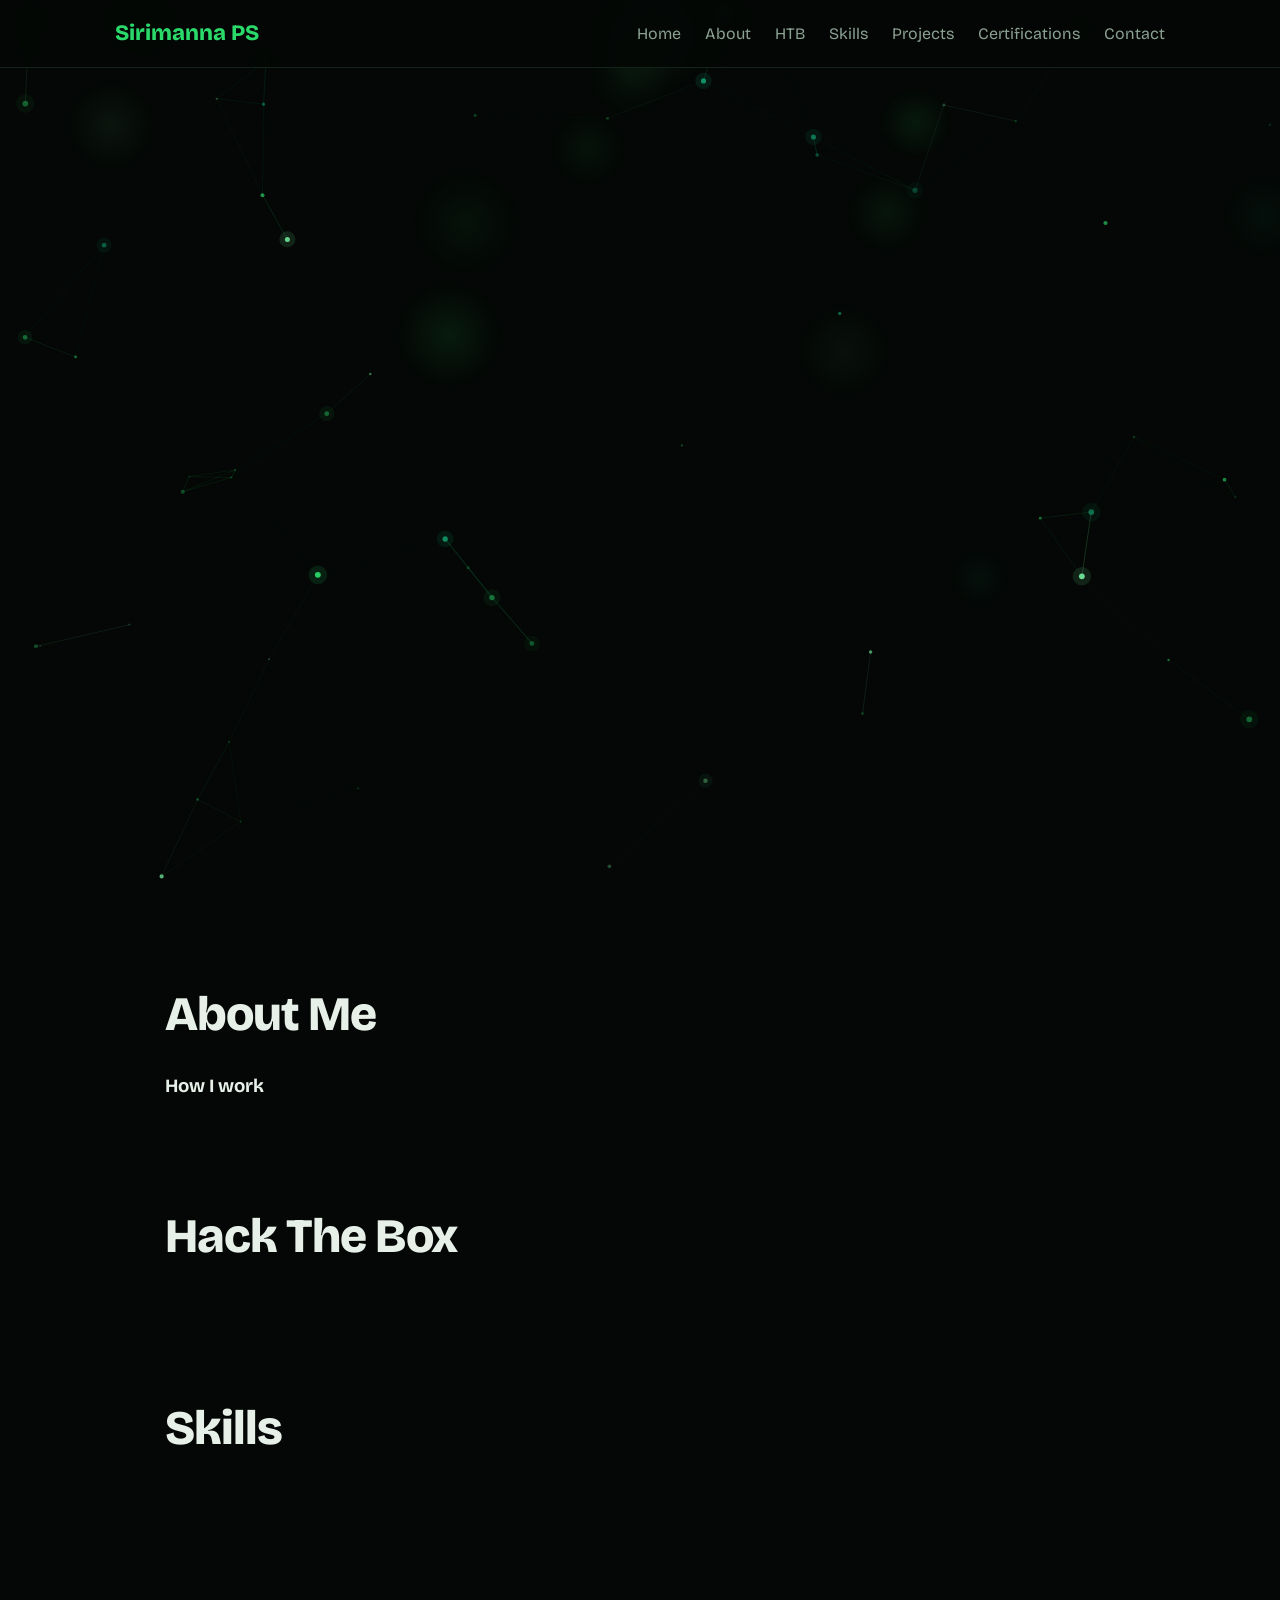
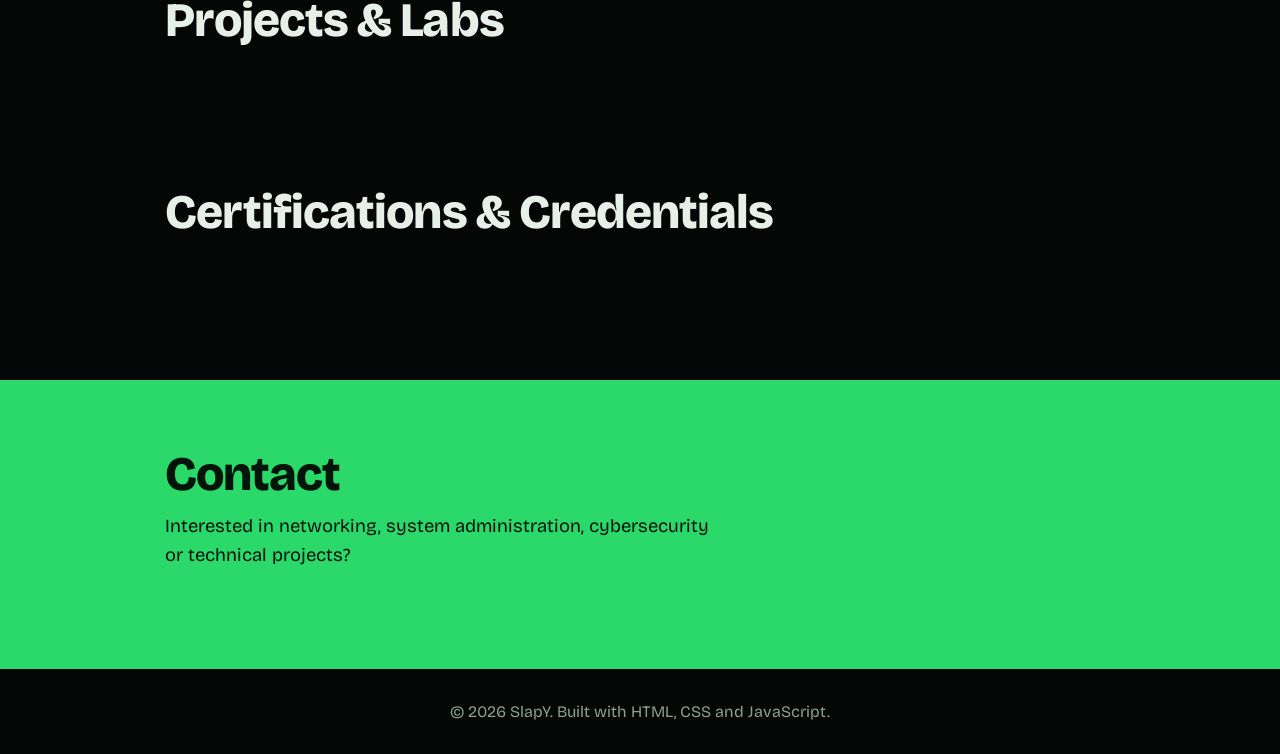
==== commit 5acb5ef4: "Revise portfolio content and structure Updated the title and description meta tags to reflect a more" ====
--- a/index.html
+++ b/index.html
@@ -3,8 +3,8 @@
 <head>
     <meta charset="UTF-8">
     <meta name="viewport" content="width=device-width, initial-scale=1.0">
-    <title>SlapY | Network & Cybersecurity Portfolio</title>
-    <meta name="description" content="Personal portfolio showcasing networking, Linux, system administration and cybersecurity projects, labs and certifications.">
+    <title>SlapY | Pawan Sirimanna | Penetration Tester & Red Team Portfolio</title>
+    <meta name="description" content="Portfolio of Pawan Sirimanna: aspiring penetration tester, ethical hacker and red teamer with networking, Linux and Hack The Box lab experience.">
     <link rel="preconnect" href="https://fonts.googleapis.com">
     <link rel="preconnect" href="https://fonts.gstatic.com" crossorigin>
     <link rel="stylesheet" href="https://fonts.googleapis.com/css2?family=Bricolage+Grotesque:opsz,wght@12..96,400;12..96,600;12..96,800&family=IBM+Plex+Mono&display=swap">
@@ -28,112 +28,40 @@
     </header>
 
     <main>
-        <!-- Home -->
-        <section class="hero" id="home">
-            <div class="hero-text">
-                <p class="hi">Hello, I'm</p>
-                <h1>Pawan Sirimanna</h1>
-                <h2>Network &amp; Cybersecurity Student</h2>
-                <p class="lead">Building practical experience in networking, Linux system administration and cybersecurity through hands-on labs and projects.</p>
-                <div class="btns">
-                    <a class="go" href="#projects">View My Work</a>
-                    <a class="go ghost" href="#contact">Contact Me</a>
-                </div>
-            </div>
-            <aside class="hero-side" aria-label="Study focus">
-                <div class="big">HND</div>
-                <div class="cap">Higher National Diploma</div>
-                <ul class="split">
-                    <li><span>Networking</span></li>
-                    <li><span>System administration</span></li>
-                    <li><span>Cybersecurity</span></li>
-                </ul>
-            </aside>
+        <section class="hero" id="home"></section>
+
+        <section class="block" id="about">
+            <h2>About Me</h2>
+            <div class="about-grid" id="about-body"></div>
+            <h3 class="sub">How I work</h3>
+            <ol class="approach" id="approach"></ol>
         </section>
 
-        <!-- About -->
-        <section class="block about" id="about">
-            <h2>About Me</h2>
-            <div class="about-grid">
-                <p>I am a Higher National Diploma student focusing on networking, system administration and cybersecurity. I am developing my technical skills through practical labs, projects, certifications and continuous learning.</p>
-                <a class="htb-card" href="htb.html">
-                    <span class="htb-t">HTB lab notes</span>
-                    <span class="htb-s">Hack The Box machines I have rooted, with notes on what worked.</span>
-                    <span class="htb-go">Read the notes</span>
-                </a>
-            </div>
+        <section class="block" id="lab">
+            <h2>Hack The Box</h2>
+            <div id="lab-body"></div>
         </section>
 
-        <!-- Skills -->
         <section class="block" id="skills">
             <h2>Skills</h2>
-            <div class="skills">
-                <article class="skill">
-                    <h3>Networking</h3>
-                    <p>CCNA, TCP/IP, VLANs, Routing &amp; Switching, Subnetting, Wireshark</p>
-                </article>
-                <article class="skill">
-                    <h3>Linux &amp; System Administration</h3>
-                    <p>Linux, CentOS, SSH, Apache, DNS, DHCP, Firewall Management</p>
-                </article>
-                <article class="skill">
-                    <h3>Cybersecurity</h3>
-                    <p>Kali Linux, Nmap, Wireshark, Network Security and Security Monitoring</p>
-                </article>
-                <article class="skill">
-                    <h3>Programming</h3>
-                    <p>Python, HTML, CSS, JavaScript and SQL</p>
-                </article>
-            </div>
+            <div class="skills" id="skills-body"></div>
         </section>
 
-        <!-- Projects -->
         <section class="block" id="projects">
             <h2>Projects &amp; Labs</h2>
-            <div class="projects">
-                <article class="proj">
-                    <h3>Linux Server Administration Lab</h3>
-                    <p>Practical Linux server administration including SSH, Apache, DNS, firewall and user management.</p>
-                    <a href="#">View Project</a>
-                </article>
-                <article class="proj">
-                    <h3>Networking Labs</h3>
-                    <p>CCNA-based networking labs covering VLANs, routing, switching and IP addressing.</p>
-                    <a href="#">View Project</a>
-                </article>
-                <article class="proj">
-                    <h3>Wireshark Network Analysis</h3>
-                    <p>Network traffic analysis and packet inspection using Wireshark.</p>
-                    <a href="#">View Project</a>
-                </article>
-            </div>
+            <div class="projects" id="projects-body"></div>
         </section>
 
-        <!-- Certifications -->
         <section class="block" id="certifications">
             <h2>Certifications &amp; Credentials</h2>
-            <div class="certs">
-                <article class="cert">
-                    <h3>CCNA</h3>
-                    <p>Cisco Networking Academy</p>
-                </article>
-                <article class="cert">
-                    <h3>Microsoft Learn</h3>
-                    <p>Microsoft technical learning credentials</p>
-                </article>
-            </div>
+            <div class="certs" id="certs-body"></div>
         </section>
 
-        <!-- Contact -->
         <section class="contact" id="contact">
             <div class="contact-in">
                 <h2>Contact</h2>
                 <p>Interested in networking, system administration, cybersecurity or technical projects?</p>
-                <div class="links">
-                    <a href="https://github.com/slapy2-0" target="_blank" rel="noopener">GitHub</a>
-                    <a href="#" target="_blank" rel="noopener">LinkedIn</a>
-                    <a href="mailto:your-email@example.com">Email</a>
-                </div>
+                <div class="links" id="links"></div>
             </div>
         </section>
     </main>
@@ -142,6 +70,10 @@
         <p>© 2026 SlapY. Built with HTML, CSS and JavaScript.</p>
     </footer>
 
+    <script src="site.js"></script>
+    <script src="machines.js"></script>
+    <script src="profile.js"></script>
+    <script src="main.js"></script>
     <script src="bg.js"></script>
 </body>
 </html>
--- a/style.css
+++ b/style.css
@@ -1,385 +1,98 @@
-/* ================================
-   GLOBAL
-================================ */
+:root{
+  --bg:#040705; --panel:#0a100c; --line:#15241a; --text:#e6efe8; --mute:#8aa092;
+  --g:#2bd96b; --g-ink:#03140a;
+  --font:"Bricolage Grotesque",Arial,Helvetica,sans-serif;
+  --mono:"IBM Plex Mono",Consolas,monospace;
+}
+*{margin:0;padding:0;box-sizing:border-box}
+html{scroll-behavior:smooth;scroll-padding-top:80px}
+body{font-family:var(--font);background:var(--bg);color:var(--text);line-height:1.6}
+a{color:inherit}
+:focus-visible{outline:2px solid var(--g);outline-offset:3px}
 
-* {
-    margin: 0;
-    padding: 0;
-    box-sizing: border-box;
-    scroll-behavior: smooth;
+/* nav */
+.bar{position:fixed;top:0;width:100%;z-index:10;background:rgba(4,7,5,.88);backdrop-filter:blur(10px);border-bottom:1px solid var(--line)}
+.bar-in{max-width:1100px;margin:auto;padding:16px 25px;display:flex;justify-content:space-between;align-items:center;gap:20px}
+.brand{font-weight:800;font-size:22px;color:var(--g);text-decoration:none;white-space:nowrap}
+.bar ul{list-style:none;display:flex;gap:24px}
+.bar ul a{color:var(--mute);text-decoration:none;transition:color .2s;white-space:nowrap}
+.bar ul a:hover{color:var(--g)}
+
+/* hero: 65% black / 35% green */
+.hero{display:grid;grid-template-columns:65fr 35fr;min-height:100vh;padding-top:62px}
+.hero-text{display:flex;flex-direction:column;justify-content:center;align-items:flex-start;gap:16px;padding:70px clamp(24px,6vw,90px)}
+.hi{font-family:var(--mono);color:var(--g);font-size:1.05rem}
+.hero h1{font-size:clamp(3rem,7.5vw,6rem);font-weight:800;line-height:.95;letter-spacing:-.03em}
+.hero h2{font-size:clamp(1.3rem,2.6vw,1.9rem);font-weight:600;color:var(--mute);line-height:1.2}
+.lead{max-width:46ch;color:var(--mute);font-size:1.15rem;margin-top:6px}
+.btns{display:flex;flex-wrap:wrap;gap:12px;margin-top:14px}
+.go{display:inline-block;padding:12px 26px;border-radius:8px;background:var(--g);color:var(--g-ink);font-weight:600;text-decoration:none;border:1px solid var(--g);transition:transform .2s,background .2s,color .2s}
+.go:hover{transform:translateY(-3px)}
+.go.ghost{background:transparent;color:var(--g)}
+.go.ghost:hover{background:var(--g);color:var(--g-ink)}
+.hero-side{background:var(--g);color:var(--g-ink);display:flex;flex-direction:column;justify-content:center;padding:40px clamp(20px,3vw,48px)}
+.big{font-size:clamp(5.5rem,13vw,11rem);font-weight:800;line-height:.82;letter-spacing:-.06em}
+.cap{font-size:1.2rem;font-weight:600;margin-top:12px}
+.split{list-style:none;margin-top:28px;border-top:2px solid var(--g-ink);font-family:var(--mono);font-size:.9rem}
+.split li{padding:8px 0;border-bottom:1px solid rgba(3,20,10,.35)}
+
+/* sections */
+.block{max-width:1000px;margin:auto;padding:90px 25px 20px}
+.block h2,.contact h2{font-size:clamp(2rem,5vw,3rem);font-weight:800;letter-spacing:-.02em;line-height:1;margin-bottom:34px}
+
+/* about */
+.about-grid{display:grid;grid-template-columns:1.3fr 1fr;gap:28px;align-items:start}
+.about-grid p{color:var(--mute);font-size:1.15rem;max-width:56ch}
+.htb-card{display:flex;flex-direction:column;gap:8px;padding:24px;background:var(--panel);border:1px solid var(--line);border-top:3px solid var(--g);border-radius:14px;text-decoration:none;transition:border-color .25s,transform .2s}
+.htb-card:hover{border-color:var(--g);transform:translateY(-3px)}
+.htb-t{font-size:1.5rem;font-weight:800;color:var(--g);line-height:1.1}
+.htb-s{color:var(--mute)}
+.htb-go{margin-top:6px;align-self:flex-start;color:var(--g);font-weight:600;border-bottom:1px solid var(--g)}
+
+/* skills */
+.skills{display:grid;grid-template-columns:1fr 1fr;gap:0 40px}
+.skill{padding:22px 0;border-top:1px solid var(--line);position:relative}
+.skill::before{content:"";position:absolute;top:-1px;left:0;width:48px;height:2px;background:var(--g)}
+.skill h3{font-size:1.4rem;font-weight:600;margin-bottom:6px}
+.skill p{color:var(--mute);max-width:44ch}
+
+/* projects */
+.projects{display:grid;grid-template-columns:repeat(3,1fr);gap:16px}
+.proj{display:flex;flex-direction:column;padding:26px;background:var(--panel);border:1px solid var(--line);border-radius:12px;transition:border-color .25s}
+.proj:hover{border-color:var(--g)}
+.proj h3{font-size:1.25rem;font-weight:600;margin-bottom:10px;line-height:1.25}
+.proj p{color:var(--mute);margin-bottom:20px}
+.proj a{margin-top:auto;align-self:flex-start;color:var(--g);font-weight:600;text-decoration:none;border-bottom:1px solid var(--g)}
+
+/* certifications */
+.certs{display:grid;grid-template-columns:1fr 1fr;gap:16px}
+.cert{padding:26px;background:var(--panel);border:1px solid var(--line);border-left:3px solid var(--g);border-radius:12px}
+.cert h3{font-size:1.6rem;font-weight:800;color:var(--g);line-height:1.1}
+.cert p{color:var(--mute);margin-top:6px}
+
+/* contact: green band like the hero panel */
+.contact{margin-top:90px;background:var(--g);color:var(--g-ink)}
+.contact-in{max-width:1000px;margin:auto;padding:70px 25px}
+.contact h2{margin-bottom:14px}
+.contact p{font-size:1.15rem;max-width:46ch}
+.links{display:flex;flex-wrap:wrap;gap:12px;margin-top:28px}
+.links a{padding:11px 24px;border:2px solid var(--g-ink);border-radius:8px;color:var(--g-ink);font-weight:600;text-decoration:none;transition:background .2s,color .2s}
+.links a:hover{background:var(--g-ink);color:var(--g)}
+.contact :focus-visible{outline-color:var(--g-ink)}
+
+footer{text-align:center;padding:30px;color:var(--mute)}
+
+@media (max-width:768px){
+  .hero{grid-template-columns:1fr;min-height:0}
+  .hero-text{padding:60px 24px 48px}
+  .hero-side{padding:36px 24px}
+  .big{font-size:6rem}
+  .about-grid,.skills,.projects,.certs{grid-template-columns:1fr}
+  .block{padding-top:70px}
+  .bar ul{gap:16px;overflow-x:auto;scrollbar-width:none}
+  .bar ul::-webkit-scrollbar{display:none}
+  .brand{font-size:19px}
 }
-
-body {
-    font-family: Arial, Helvetica, sans-serif;
-    background: #0b1120;
-    color: #e5e7eb;
-    line-height: 1.6;
+@media (prefers-reduced-motion:reduce){
+  *{transition:none!important;scroll-behavior:auto!important}
 }
-
-
-/* ================================
-   NAVIGATION
-================================ */
-
-header {
-    position: fixed;
-    top: 0;
-    width: 100%;
-    z-index: 1000;
-    background: rgba(11, 17, 32, 0.9);
-    backdrop-filter: blur(10px);
-    border-bottom: 1px solid #1e293b;
-}
-
-.navbar {
-    max-width: 1100px;
-    margin: auto;
-    padding: 18px 25px;
-
-    display: flex;
-    justify-content: space-between;
-    align-items: center;
-}
-
-.logo {
-    font-size: 24px;
-    font-weight: bold;
-    color: #38bdf8;
-}
-
-.nav-links {
-    list-style: none;
-    display: flex;
-    gap: 25px;
-}
-
-.nav-links a {
-    color: #cbd5e1;
-    text-decoration: none;
-    transition: 0.3s;
-}
-
-.nav-links a:hover {
-    color: #38bdf8;
-}
-
-
-/* ================================
-   HERO
-================================ */
-
-.hero {
-    min-height: 100vh;
-
-    display: flex;
-    align-items: center;
-    justify-content: center;
-
-    text-align: center;
-
-    padding: 120px 20px 60px;
-
-    background:
-        radial-gradient(circle at top,
-        #172554 0%,
-        #0b1120 45%);
-}
-
-.hero-content {
-    max-width: 800px;
-}
-
-.intro {
-    color: #38bdf8;
-    font-size: 20px;
-    margin-bottom: 10px;
-}
-
-.hero h1 {
-    font-size: 70px;
-    margin-bottom: 10px;
-}
-
-.hero h2 {
-    font-size: 30px;
-    color: #94a3b8;
-    margin-bottom: 20px;
-}
-
-.hero p {
-    font-size: 18px;
-    color: #cbd5e1;
-}
-
-
-/* ================================
-   BUTTONS
-================================ */
-
-.hero-buttons {
-    margin-top: 30px;
-}
-
-.btn {
-    display: inline-block;
-
-    padding: 12px 25px;
-    margin: 5px;
-
-    border-radius: 8px;
-
-    background: #38bdf8;
-    color: #020617;
-
-    text-decoration: none;
-    font-weight: bold;
-
-    transition: 0.3s;
-}
-
-.btn:hover {
-    transform: translateY(-3px);
-}
-
-.btn.secondary {
-    background: transparent;
-    color: #38bdf8;
-    border: 1px solid #38bdf8;
-}
-
-
-/* ================================
-   SECTIONS
-================================ */
-
-section {
-    max-width: 1100px;
-    margin: auto;
-    padding: 100px 25px;
-}
-
-section h2 {
-    text-align: center;
-
-    font-size: 36px;
-
-    margin-bottom: 40px;
-
-    color: #38bdf8;
-}
-
-section > p {
-    max-width: 800px;
-    margin: auto;
-
-    text-align: center;
-
-    color: #cbd5e1;
-    font-size: 18px;
-}
-
-
-/* ================================
-   SKILLS
-================================ */
-
-.skills-container {
-    display: grid;
-
-    grid-template-columns:
-        repeat(2, 1fr);
-
-    gap: 25px;
-}
-
-.skill-card {
-    padding: 30px;
-
-    background: #111827;
-
-    border: 1px solid #1e293b;
-
-    border-radius: 12px;
-
-    transition: 0.3s;
-}
-
-.skill-card:hover {
-    transform: translateY(-5px);
-
-    border-color: #38bdf8;
-}
-
-.skill-card h3 {
-    color: #f8fafc;
-
-    margin-bottom: 12px;
-}
-
-.skill-card p {
-    color: #94a3b8;
-}
-
-
-/* ================================
-   PROJECTS
-================================ */
-
-.projects-container {
-    display: grid;
-
-    grid-template-columns:
-        repeat(3, 1fr);
-
-    gap: 25px;
-}
-
-.project-card {
-    padding: 30px;
-
-    background: #111827;
-
-    border: 1px solid #1e293b;
-
-    border-radius: 12px;
-
-    transition: 0.3s;
-}
-
-.project-card:hover {
-    transform: translateY(-5px);
-
-    border-color: #38bdf8;
-}
-
-.project-card h3 {
-    margin-bottom: 15px;
-}
-
-.project-card p {
-    color: #94a3b8;
-
-    margin-bottom: 20px;
-}
-
-.project-card a {
-    color: #38bdf8;
-
-    text-decoration: none;
-
-    font-weight: bold;
-}
-
-
-/* ================================
-   CERTIFICATIONS
-================================ */
-
-.certifications-container {
-    display: grid;
-
-    grid-template-columns:
-        repeat(2, 1fr);
-
-    gap: 25px;
-}
-
-.cert-card {
-    padding: 25px;
-
-    background: #111827;
-
-    border: 1px solid #1e293b;
-
-    border-radius: 12px;
-
-    text-align: center;
-}
-
-.cert-card h3 {
-    color: #f8fafc;
-}
-
-.cert-card p {
-    color: #94a3b8;
-}
-
-
-/* ================================
-   CONTACT
-================================ */
-
-.contact-links {
-    margin-top: 30px;
-
-    display: flex;
-
-    justify-content: center;
-
-    gap: 20px;
-}
-
-.contact-links a {
-    color: #38bdf8;
-
-    text-decoration: none;
-
-    border: 1px solid #38bdf8;
-
-    padding: 10px 20px;
-
-    border-radius: 8px;
-
-    transition: 0.3s;
-}
-
-.contact-links a:hover {
-    background: #38bdf8;
-
-    color: #020617;
-}
-
-
-/* ================================
-   FOOTER
-================================ */
-
-footer {
-    text-align: center;
-
-    padding: 30px;
-
-    border-top: 1px solid #1e293b;
-
-    color: #64748b;
-}
-
-
-/* ================================
-   MOBILE
-================================ */
-
-@media (max-width: 768px) {
-
-    .nav-links {
-        display: none;
-    }
-
-    .hero h1 {
-        font-size: 50px;
-    }
-
-    .hero h2 {
-        font-size: 22px;
-    }
-
-    .skills-container,
-    .projects-container,
-    .certifications-container {
-        grid-template-columns: 1fr;
-    }
-
-    section {
-        padding: 80px 20px;
-    }
-}
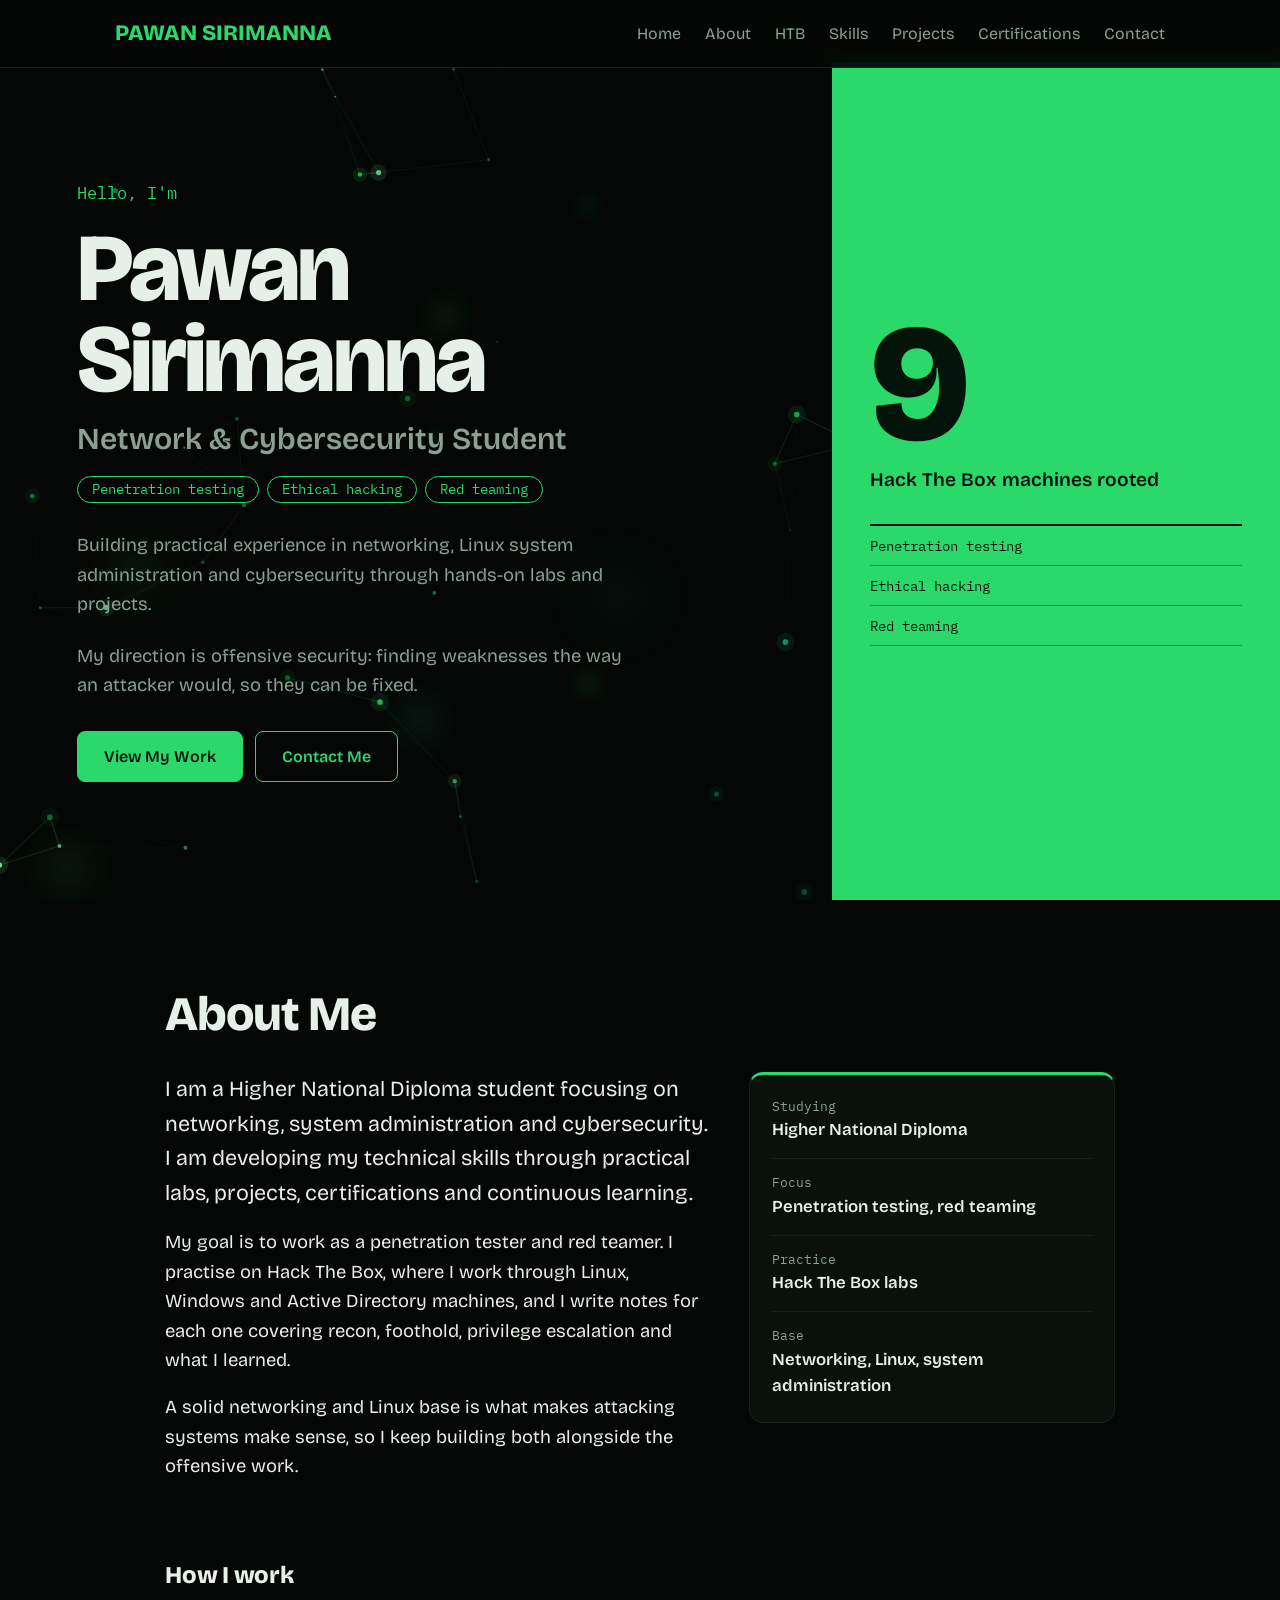
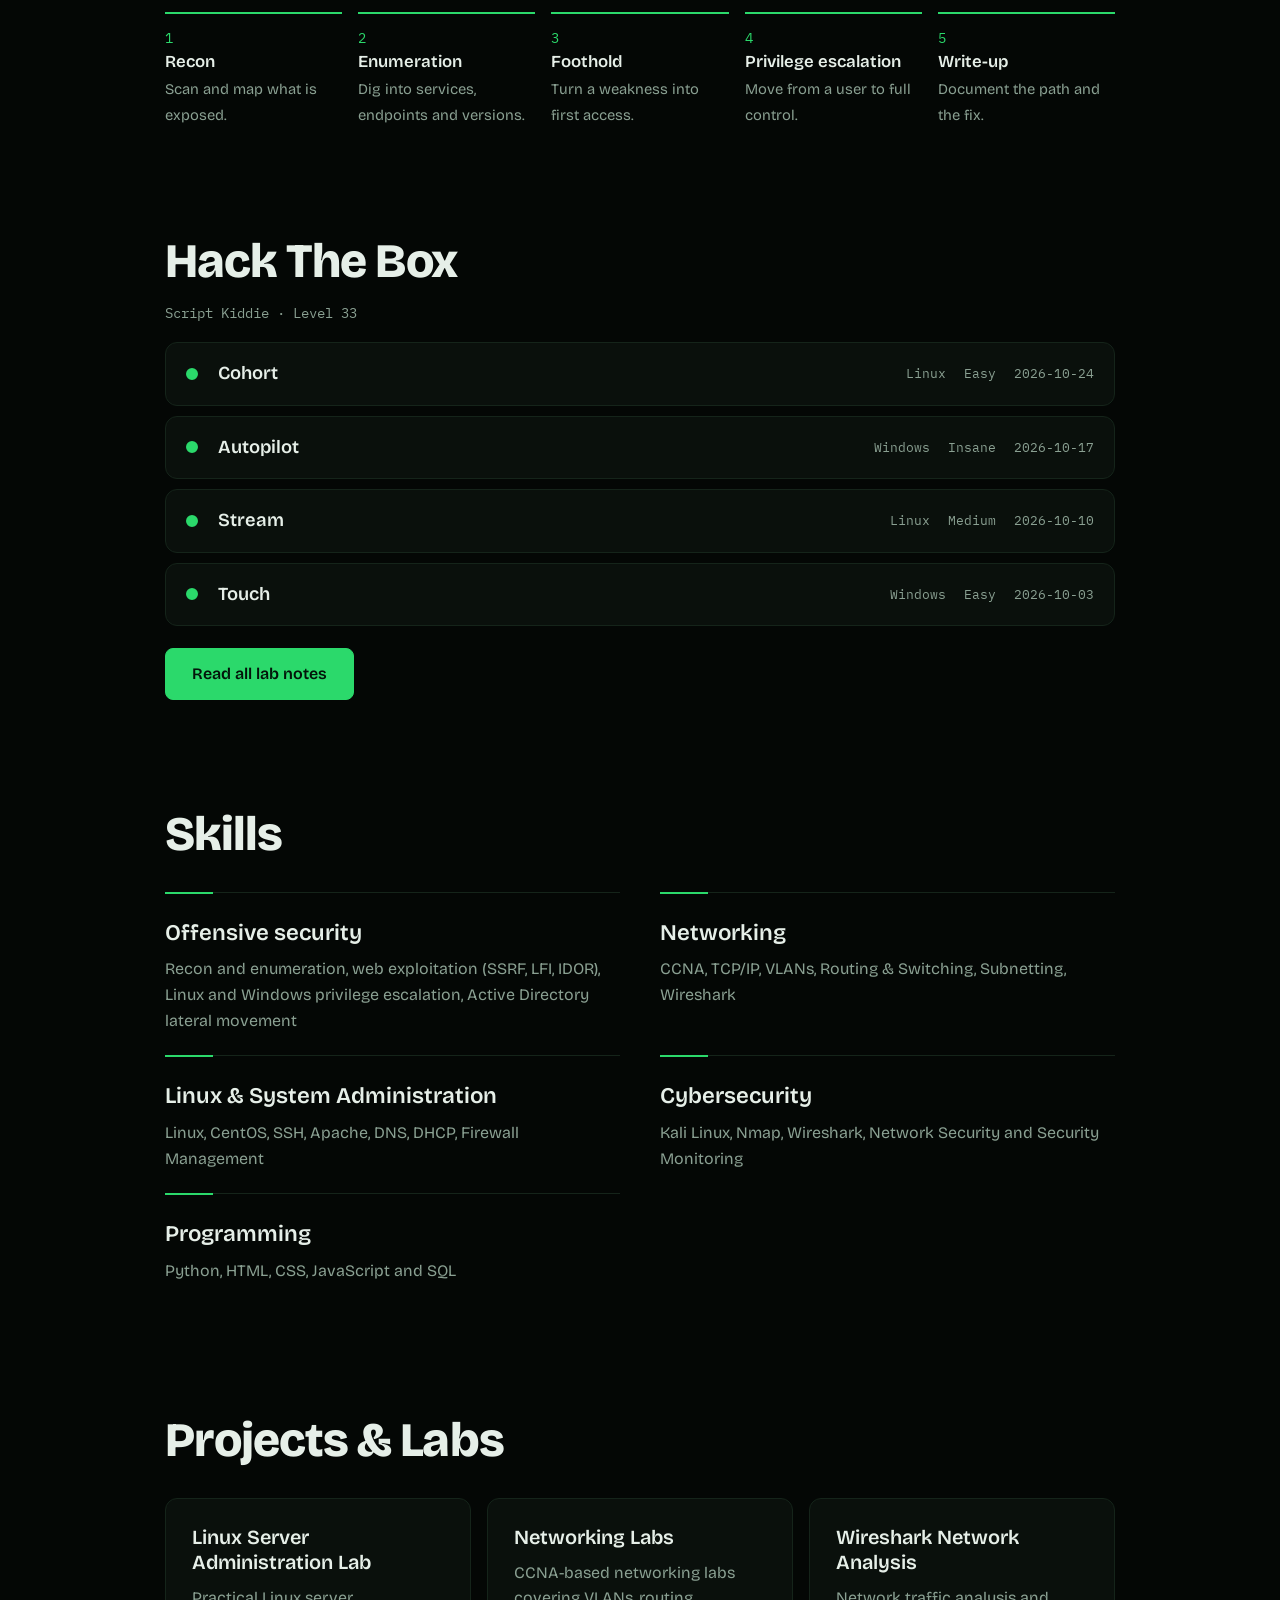
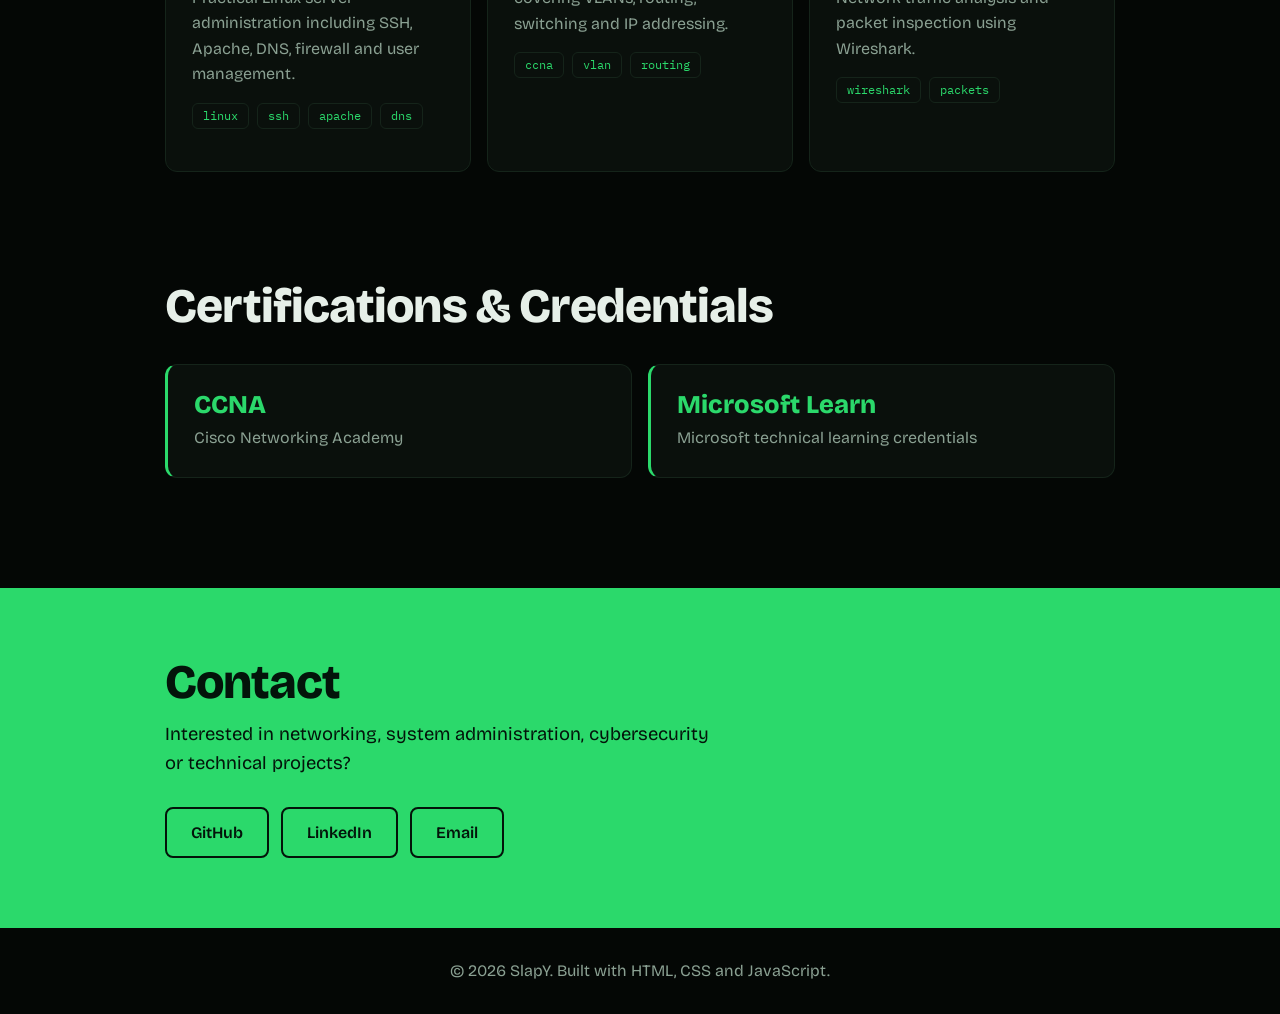
==== commit dd9948ba: "Update brand name in header navigation" ====
--- a/index.html
+++ b/index.html
@@ -14,7 +14,7 @@
 
     <header class="bar">
         <nav class="bar-in">
-            <a class="brand" href="#home">Sirimanna PS</a>
+            <a class="brand" href="#home">PAWAN SIRIMANNA</a>
             <ul>
                 <li><a href="#home">Home</a></li>
                 <li><a href="#about">About</a></li>
--- a/style.css
+++ b/style.css
@@ -41,8 +41,7 @@
 .block h2,.contact h2{font-size:clamp(2rem,5vw,3rem);font-weight:800;letter-spacing:-.02em;line-height:1;margin-bottom:34px}
 
 /* about */
-.about-grid{display:grid;grid-template-columns:1.3fr 1fr;gap:28px;align-items:start}
-.about-grid p{color:var(--mute);font-size:1.15rem;max-width:56ch}
+.about-grid{display:grid;grid-template-columns:1.5fr 1fr;gap:36px;align-items:start}
 .htb-card{display:flex;flex-direction:column;gap:8px;padding:24px;background:var(--panel);border:1px solid var(--line);border-top:3px solid var(--g);border-radius:14px;text-decoration:none;transition:border-color .25s,transform .2s}
 .htb-card:hover{border-color:var(--g);transform:translateY(-3px)}
 .htb-t{font-size:1.5rem;font-weight:800;color:var(--g);line-height:1.1}
@@ -61,8 +60,7 @@
 .proj{display:flex;flex-direction:column;padding:26px;background:var(--panel);border:1px solid var(--line);border-radius:12px;transition:border-color .25s}
 .proj:hover{border-color:var(--g)}
 .proj h3{font-size:1.25rem;font-weight:600;margin-bottom:10px;line-height:1.25}
-.proj p{color:var(--mute);margin-bottom:20px}
-.proj a{margin-top:auto;align-self:flex-start;color:var(--g);font-weight:600;text-decoration:none;border-bottom:1px solid var(--g)}
+.proj p{color:var(--mute);margin-bottom:16px}
 
 /* certifications */
 .certs{display:grid;grid-template-columns:1fr 1fr;gap:16px}
@@ -96,3 +94,43 @@
 @media (prefers-reduced-motion:reduce){
   *{transition:none!important;scroll-behavior:auto!important}
 }
+
+/* ---- additions: roles, about, approach, lab, tags ---- */
+.roles{list-style:none;display:flex;flex-wrap:wrap;gap:8px;margin:2px 0 6px}
+.roles li{font-family:var(--mono);font-size:.85rem;color:var(--g);border:1px solid var(--g);border-radius:999px;padding:2px 14px}
+.tags{display:flex;flex-wrap:wrap;gap:8px;margin:0 0 16px}
+.tags span{font-family:var(--mono);font-size:.78rem;color:var(--g);border:1px solid var(--line);border-radius:6px;padding:2px 10px}
+.read{align-self:flex-start;margin-top:auto;color:var(--g);font-weight:600;text-decoration:none;border-bottom:1px solid var(--g)}
+.cert .read{display:inline-block;margin-top:14px}
+.empty{color:var(--mute)}
+
+.bio p{color:var(--text);font-size:1.15rem;max-width:58ch;margin-bottom:18px}
+.bio p:first-child{font-size:1.35rem}
+.facts{background:var(--panel);border:1px solid var(--line);border-top:3px solid var(--g);border-radius:14px;padding:8px 22px}
+.facts div{padding:14px 0;border-bottom:1px solid var(--line)}
+.facts div:last-child{border-bottom:0}
+.facts dt{font-family:var(--mono);font-size:.8rem;color:var(--mute)}
+.facts dd{font-weight:600;font-size:1.05rem}
+.sub{font-size:1.5rem;font-weight:800;letter-spacing:-.01em;margin:56px 0 18px}
+.approach{list-style:none;counter-reset:s;display:grid;grid-template-columns:repeat(5,1fr);gap:16px}
+.approach li{counter-increment:s;border-top:2px solid var(--g);padding-top:12px}
+.approach li::before{content:counter(s);display:block;font-family:var(--mono);color:var(--g);font-size:.9rem}
+.approach b{display:block;font-size:1.05rem;font-weight:600}
+.approach span{color:var(--mute);font-size:.92rem}
+
+.lab-meta{font-family:var(--mono);color:var(--mute);font-size:.9rem;margin:-18px 0 18px}
+.lab-list{margin-bottom:22px}
+.lab-row{display:grid;grid-template-columns:14px 1fr auto auto auto;align-items:center;gap:18px;padding:16px 20px;margin-bottom:10px;background:var(--panel);border:1px solid var(--line);border-radius:12px;text-decoration:none;transition:border-color .25s}
+.lab-row:hover{border-color:var(--g)}
+.lab-name{font-size:1.15rem;font-weight:600}
+.lab-os,.lab-d{font-family:var(--mono);font-size:.82rem;color:var(--mute)}
+.dot{width:12px;height:12px;border-radius:50%;border:2px solid var(--g)}
+.dot.Rooted{background:var(--g)}
+.dot.User{background:linear-gradient(90deg,var(--g) 50%,transparent 50%)}
+
+@media (max-width:768px){
+  .approach{grid-template-columns:1fr 1fr}
+  .lab-row{grid-template-columns:14px 1fr auto;row-gap:2px}
+  .lab-os:not(:last-child),.lab-d{display:none}
+  .lab-row .lab-os:last-child{grid-column:3}
+}
